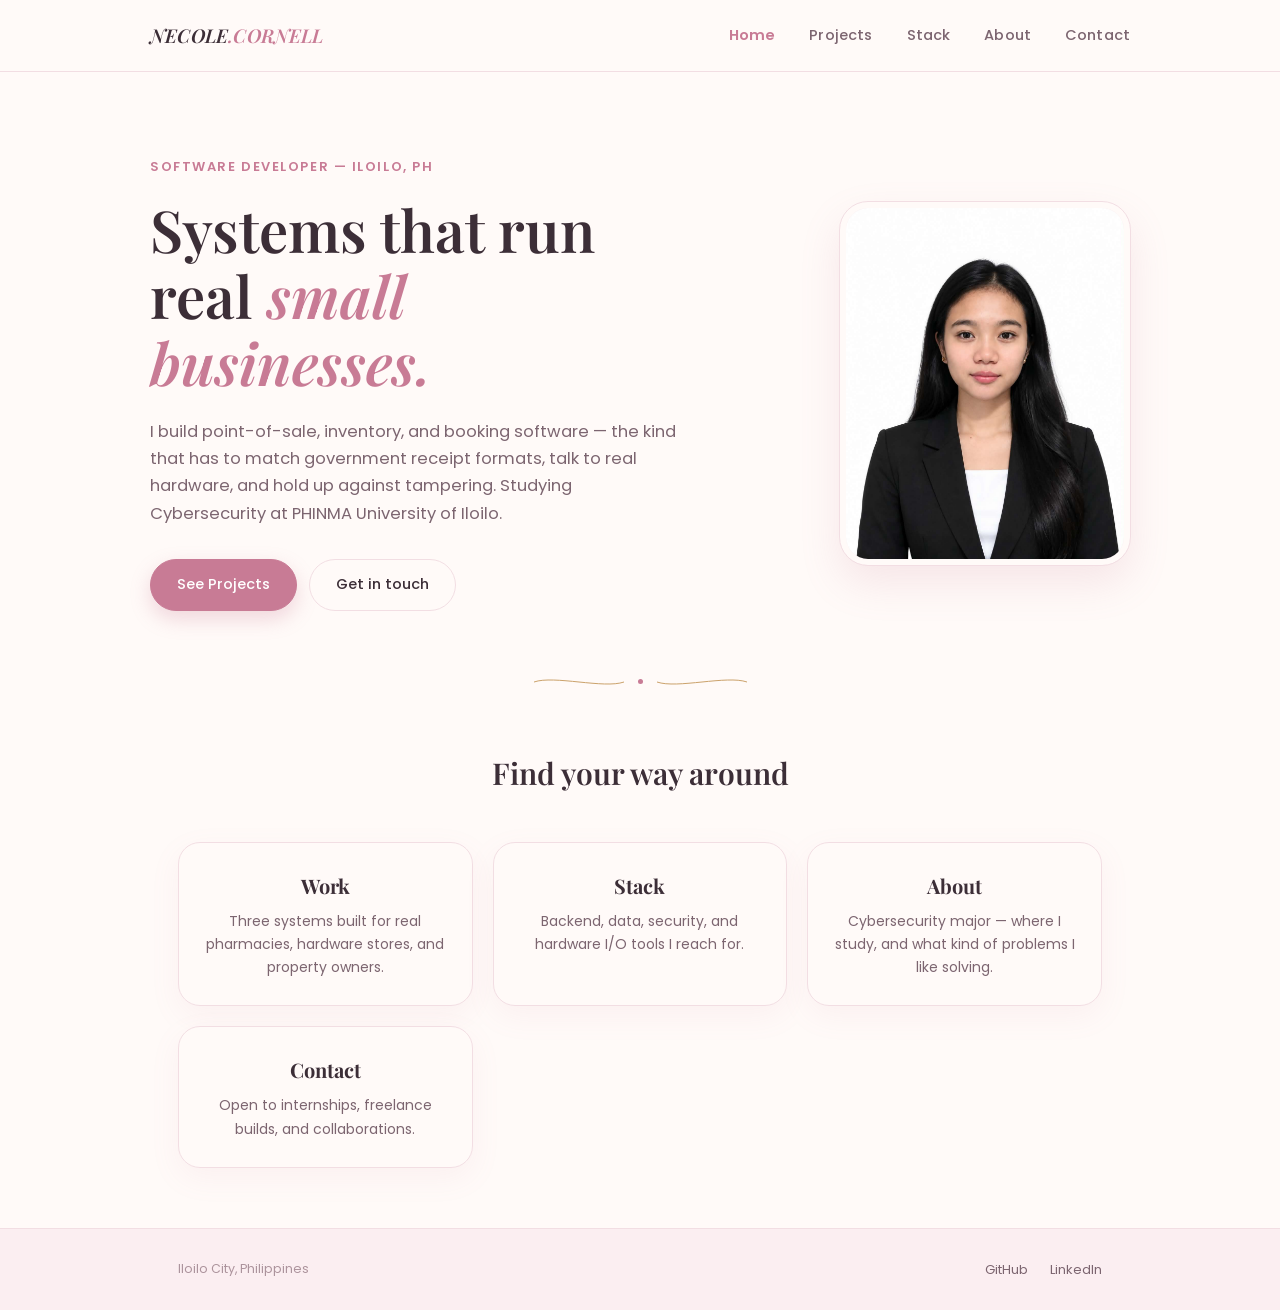
==== index.html @ d3a49c96 "Add files via upload" ====
<!DOCTYPE html>
<html lang="en">
<head>
<meta charset="UTF-8">
<meta name="viewport" content="width=device-width, initial-scale=1.0">
<title>Necole — Software Developer</title>
<link rel="preconnect" href="https://fonts.googleapis.com">
<link href="https://fonts.googleapis.com/css2?family=Playfair+Display:ital,wght@0,500;0,600;1,500;1,600&family=Poppins:wght@400;500;600&family=IBM+Plex+Mono:wght@400;500&display=swap" rel="stylesheet">
<link rel="stylesheet" href="styles.css">
</head>
<body>

<nav>
  <div class="wrap nav-row">
    <a class="logo" href="index.html">NECOLE<span>.CORNELL</span></a>
    <ul class="nav-links" id="navLinks">
      <li><a href="index.html" class="active">Home</a></li>
      <li><a href="projects.html">Projects</a></li>
      <li><a href="stack.html">Stack</a></li>
      <li><a href="about.html">About</a></li>
      <li><a href="contact.html">Contact</a></li>
    </ul>
    <button class="nav-toggle" id="navToggle" aria-label="Toggle menu" aria-expanded="false">☰</button>
  </div>
</nav>

<main>
  <div class="wrap hero">
    <div class="hero-inner">
      <div class="hero-text">
        <p class="hero-tag">SOFTWARE DEVELOPER — ILOILO, PH</p>
        <h1 class="hero-title">Systems that run real <span class="accent">small businesses.</span></h1>
        <p class="hero-desc">I build point-of-sale, inventory, and booking software — the kind that has to match government receipt formats, talk to real hardware, and hold up against tampering. Studying Cybersecurity at PHINMA University of Iloilo.</p>
        <div class="hero-links">
          <a class="btn primary" href="projects.html">See Projects</a>
          <a class="btn ghost" href="contact.html">Get in touch</a>
        </div>
      </div>
      <div class="hero-photo">
        <img src="assets/profile.jpg" alt="Portrait of Elijah"
             onerror="this.style.display='none'; this.nextElementSibling.style.display='flex';">
        <div class="photo-placeholder">
          <svg width="40" height="40" viewBox="0 0 24 24" fill="none" stroke="currentColor" stroke-width="1.5"><circle cx="12" cy="8" r="4"/><path d="M4 20c0-4 3.5-6 8-6s8 2 8 6"/></svg>
          <span>ADD YOUR PHOTO</span>
          <span class="path-hint">assets/profile.jpg</span>
        </div>
      </div>
    </div>
  </div>

    <div class="flourish" aria-hidden="true">
    <svg viewBox="0 0 90 14" fill="none" xmlns="http://www.w3.org/2000/svg"><path d="M0 7 C20 0, 70 14, 90 7" stroke="currentColor" stroke-width="1"/></svg>
    <span class="dot"></span>
    <svg viewBox="0 0 90 14" fill="none" xmlns="http://www.w3.org/2000/svg"><path d="M0 7 C20 14, 70 0, 90 7" stroke="currentColor" stroke-width="1"/></svg>
  </div>

<section>
    <div class="wrap">
      <div class="sec-head reveal">
        <h2 class="sec-title">Find your way around</h2>
      </div>
      <div class="jump-grid reveal">
        <a class="jump-card panel" href="projects.html">
          <h3>Work</h3>
          <p>Three systems built for real pharmacies, hardware stores, and property owners.</p>
        </a>
        <a class="jump-card panel" href="stack.html">
          <h3>Stack</h3>
          <p>Backend, data, security, and hardware I/O tools I reach for.</p>
        </a>
        <a class="jump-card panel" href="about.html">
          <h3>About</h3>
          <p>Cybersecurity major — where I study, and what kind of problems I like solving.</p>
        </a>
        <a class="jump-card panel" href="contact.html">
          <h3>Contact</h3>
          <p>Open to internships, freelance builds, and collaborations.</p>
        </a>
      </div>
    </div>
  </section>
</main>

<footer class="site-footer">
  <div class="wrap">
    <p>Iloilo City, Philippines</p>
    <div class="foot-links">
      <a href="https://github.com/yourhandle" target="_blank" rel="noopener">GitHub</a>
      <a href="https://linkedin.com/in/yourhandle" target="_blank" rel="noopener">LinkedIn</a>
    </div>
  </div>
</footer>

<script src="script.js"></script>
</body>
</html>
---- styles.css ----
:root{
  --paper: #FFFAF8;
  --paper-2: #FBEEF1;
  --ink: #3C2E37;
  --ink-soft: #7C6570;
  --ink-faint: #AC939C;
  --line: #F2DEE3;
  --accent: #C87B95;
  --accent-2: #8C7BC0;
  --gold: #CBA26B;
  --display: 'Playfair Display', 'IBM Plex Sans', serif;
  --sans: 'Poppins', -apple-system, sans-serif;
  --mono: 'IBM Plex Mono', ui-monospace, monospace;
}

* { box-sizing: border-box; }
html { scroll-behavior: smooth; }

body{
  margin: 0;
  min-height: 100vh;
  background: var(--paper);
  color: var(--ink);
  font-family: var(--sans);
  line-height: 1.65;
  -webkit-font-smoothing: antialiased;
  display: flex;
  flex-direction: column;
}

a { color: var(--accent); }
a:hover { color: var(--accent-2); }
a:focus-visible, button:focus-visible { outline: 2px solid var(--accent); outline-offset: 3px; }

.wrap{ max-width: 980px; margin: 0 auto; padding: 0 28px; width: 100%; }

main{ flex: 1; }

/* NAV */
nav{
  position: sticky;
  top: 0;
  z-index: 50;
  background: rgba(255, 250, 248, 0.92);
  backdrop-filter: blur(8px);
  border-bottom: 1px solid var(--line);
}
.nav-row{
  display: flex;
  align-items: center;
  justify-content: space-between;
  padding: 20px 0;
}
.logo{
  font-family: var(--display);
  font-weight: 600;
  font-style: italic;
  font-size: 19px;
  color: var(--ink);
  letter-spacing: 0.01em;
  text-decoration: none;
}
.logo span{ color: var(--accent); }
.nav-links{
  display: flex;
  gap: 34px;
  list-style: none;
  margin: 0;
  padding: 0;
}
.nav-links a{
  color: var(--ink-soft);
  text-decoration: none;
  font-size: 14.5px;
  font-weight: 500;
  letter-spacing: 0.01em;
}
.nav-links a:hover{ color: var(--accent); }
.nav-links a.active{ color: var(--accent); font-weight: 600; }
.nav-toggle{
  display: none;
  background: none;
  border: 1px solid var(--line);
  color: var(--ink);
  width: 40px;
  height: 40px;
  border-radius: 50%;
  cursor: pointer;
  font-size: 18px;
}

@media (max-width: 720px){
  .nav-links{
    position: absolute;
    top: 100%;
    left: 0;
    right: 0;
    background: var(--paper);
    border-bottom: 1px solid var(--line);
    flex-direction: column;
    gap: 0;
    display: none;
  }
  .nav-links.open{ display: flex; }
  .nav-links a{
    padding: 16px 28px;
    border-top: 1px solid var(--line);
    width: 100%;
  }
  .nav-toggle{ display: block; }
}

/* soft rounded panel with a gentle shadow, replaces the plain bordered panel */
.panel{
  background: var(--paper);
  border: 1px solid var(--line);
  border-radius: 22px;
  padding: 34px;
  box-shadow: 0 10px 30px rgba(200, 123, 149, 0.08);
  transition: box-shadow 0.25s ease, transform 0.25s ease;
}
.panel:hover{
  box-shadow: 0 16px 40px rgba(200, 123, 149, 0.14);
  transform: translateY(-2px);
}

/* delicate flourish divider used between sections */
.flourish{
  display: flex;
  align-items: center;
  justify-content: center;
  gap: 14px;
  color: var(--gold);
  margin: 0;
}
.flourish svg{ width: 90px; height: 14px; }
.flourish .dot{
  width: 5px;
  height: 5px;
  border-radius: 50%;
  background: var(--accent);
}

/* scroll reveal */
.reveal{ opacity: 0; transform: translateY(18px); }
@media (prefers-reduced-motion: no-preference){
  .reveal{ transition: opacity 0.65s ease, transform 0.65s ease; }
}
.reveal.in{ opacity: 1; transform: translateY(0); }

/* HERO */
.hero{ padding: 84px 0 64px; }
.hero.compact{ padding: 58px 0 44px; }
.hero-tag{
  font-family: var(--sans);
  font-size: 13px;
  font-weight: 600;
  letter-spacing: 0.12em;
  text-transform: uppercase;
  color: var(--accent);
  margin: 0 0 18px 0;
}
h1.hero-title{
  font-family: var(--display);
  font-weight: 600;
  font-size: clamp(36px, 5.6vw, 58px);
  line-height: 1.15;
  margin: 0 0 22px 0;
  max-width: 16ch;
}
.hero.compact h1.hero-title{ font-size: clamp(28px, 4.4vw, 44px); margin-bottom: 12px; }
.hero-title .accent{ color: var(--accent); font-style: italic; }
.hero-desc{
  font-size: 16.5px;
  color: var(--ink-soft);
  max-width: 52ch;
  margin: 0 0 32px 0;
}
.hero.compact .hero-desc{ margin-bottom: 0; font-size: 15.5px; }
.hero-links{ display: flex; flex-wrap: wrap; gap: 12px; }

@media (prefers-reduced-motion: no-preference){
  .hero-tag, .hero-title, .hero-desc, .hero-links{
    animation: rise 0.6s ease both;
  }
  .hero-title{ animation-delay: 0.06s; }
  .hero-desc{ animation-delay: 0.14s; }
  .hero-links{ animation-delay: 0.22s; }
  @keyframes rise{
    from{ opacity: 0; transform: translateY(12px); }
    to{ opacity: 1; transform: translateY(0); }
  }
}

.hero-inner{
  display: grid;
  grid-template-columns: 1fr;
  gap: 42px;
  align-items: center;
}
@media (min-width: 860px){
  .hero-inner{ grid-template-columns: 1.15fr 0.85fr; }
}

.hero-photo{
  position: relative;
  width: 100%;
  max-width: 290px;
  aspect-ratio: 4 / 5;
  margin: 0 auto;
  overflow: hidden;
  border-radius: 28px;
  border: 6px solid var(--paper);
  outline: 1px solid var(--line);
  background: var(--paper-2);
  box-shadow: 0 18px 40px rgba(200, 123, 149, 0.16);
}
@media (min-width: 860px){
  .hero-photo{ margin: 0 0 0 auto; }
}
.hero-photo img{ width: 100%; height: 100%; object-fit: cover; display: block; }
.photo-placeholder{
  display: none;
  width: 100%;
  height: 100%;
  flex-direction: column;
  align-items: center;
  justify-content: center;
  gap: 10px;
  color: var(--ink-faint);
  font-family: var(--sans);
  font-size: 12px;
  letter-spacing: 0.03em;
  text-align: center;
  padding: 20px;
}
.photo-placeholder svg{ color: var(--accent); opacity: 0.6; }
.photo-placeholder .path-hint{ color: var(--accent); font-size: 11px; font-family: var(--mono); }

@media (prefers-reduced-motion: no-preference){
  .hero-photo{ opacity: 0; animation: fade-in 0.7s ease forwards; animation-delay: 0.32s; }
  @keyframes fade-in{ to{ opacity: 1; } }
}

.btn{
  display: inline-flex;
  align-items: center;
  gap: 8px;
  padding: 13px 26px;
  border-radius: 999px;
  font-weight: 500;
  font-size: 14.5px;
  text-decoration: none;
  border: 1px solid var(--line);
  transition: transform 0.15s ease, background 0.15s ease, border-color 0.15s ease, color 0.15s ease, box-shadow 0.15s ease;
}
.btn:hover{ transform: translateY(-1px); }
.btn:active{ transform: translateY(0); }
.btn.primary{ background: var(--accent); color: #FFF; border-color: var(--accent); box-shadow: 0 8px 20px rgba(200, 123, 149, 0.28); }
.btn.primary:hover{ background: var(--accent-2); border-color: var(--accent-2); box-shadow: 0 8px 20px rgba(140, 123, 192, 0.28); }
.btn.ghost{ color: var(--ink); background: var(--paper); }
.btn.ghost:hover{ border-color: var(--accent); color: var(--accent); }

/* SECTION HEADS */
section{ padding: 60px 0; }
main > section:first-child{ padding-top: 0; }
.sec-head{
  display: flex;
  flex-direction: column;
  align-items: center;
  text-align: center;
  gap: 14px;
  margin-bottom: 44px;
}
.sec-fig{
  font-family: var(--sans);
  font-size: 12px;
  font-weight: 600;
  letter-spacing: 0.14em;
  text-transform: uppercase;
  color: var(--accent);
}
h2.sec-title{ font-family: var(--display); font-size: 30px; font-weight: 600; margin: 0; }

/* WORK */
.project{ margin-bottom: 26px; }
.project:last-child{ margin-bottom: 0; }
.project-top{
  display: flex;
  justify-content: space-between;
  align-items: flex-start;
  gap: 20px;
  flex-wrap: wrap;
  margin-bottom: 8px;
}
.project-name{ font-family: var(--display); font-size: 22px; font-weight: 600; margin: 0; }
.project-status{
  font-family: var(--sans);
  font-size: 11.5px;
  font-weight: 600;
  letter-spacing: 0.02em;
  color: var(--accent);
  background: var(--paper-2);
  padding: 4px 14px;
  border-radius: 999px;
  white-space: nowrap;
  align-self: flex-start;
}
.project-status.amber{ color: var(--accent-2); background: #EFEBFA; }
.project-meta{ font-family: var(--mono); font-size: 12px; color: var(--ink-faint); margin: 0 0 14px 0; }
.project-desc{ color: var(--ink-soft); font-size: 15px; max-width: 60ch; margin: 0 0 16px 0; }
.spec-grid{
  display: grid;
  grid-template-columns: repeat(auto-fit, minmax(240px, 1fr));
  gap: 10px 24px;
  list-style: none;
  margin: 0;
  padding: 18px 0 0 0;
  border-top: 1px dashed var(--line);
}
.spec-grid li{ font-size: 13.5px; color: var(--ink); padding-left: 18px; position: relative; }
.spec-grid li::before{
  content: "♥";
  position: absolute;
  left: 0;
  top: -1px;
  font-size: 11px;
  color: var(--accent);
}

.project-actions{
  display: flex;
  align-items: center;
  gap: 12px;
  margin-top: 20px;
}

.view-shots,
.github-btn{
  display: inline-flex;
  align-items: center;
  gap: 6px;
  padding: 10px 20px;
  background: var(--paper-2);
  border: 1px solid var(--line);
  border-radius: 999px;
  font-family: var(--sans);
  font-size: 13.5px;
  font-weight: 500;
  color: var(--ink);
  text-decoration: none;
  cursor: pointer;
  transition: background 0.15s ease, color 0.15s ease,
              transform 0.15s ease, border-color 0.15s ease;
}
.view-shots:hover,
.github-btn:hover{
  background: var(--accent);
  color: #FFF;
  border-color: var(--accent);
  transform: translateY(-1px);
}
.view-shots:focus-visible,
.github-btn:focus-visible{ outline: 2px solid var(--accent); outline-offset: 2px; }

/* STACK */
.stack-grid{
  display: grid;
  grid-template-columns: repeat(auto-fit, minmax(220px, 1fr));
  gap: 16px;
}
.stack-cell{
  background: var(--paper);
  border: 1px solid var(--line);
  border-radius: 18px;
  padding: 24px;
  transition: box-shadow 0.2s ease, transform 0.2s ease;
}
.stack-cell:hover{ box-shadow: 0 12px 30px rgba(200, 123, 149, 0.12); transform: translateY(-2px); }
.stack-cell h3{
  font-family: var(--sans);
  font-size: 11.5px;
  font-weight: 600;
  letter-spacing: 0.08em;
  text-transform: uppercase;
  color: var(--accent);
  margin: 0 0 10px 0;
}
.stack-cell p{ margin: 0; font-size: 14.5px; color: var(--ink-soft); }

/* ABOUT */
.about-grid{ display: grid; grid-template-columns: 1fr 1fr; gap: 44px; }
.about-text p{ color: var(--ink-soft); font-size: 15.5px; max-width: 52ch; }
.about-facts{
  font-family: var(--sans);
  font-size: 13.5px;
  display: grid;
  gap: 14px;
  align-content: start;
  background: var(--paper-2);
  border-radius: 18px;
  padding: 24px;
}
.about-facts div{ display: flex; justify-content: space-between; border-bottom: 1px solid var(--line); padding-bottom: 10px; }
.about-facts div:last-child{ border-bottom: none; padding-bottom: 0; }
.about-facts span:first-child{ color: var(--ink-faint); }
.about-facts span:last-child{ font-weight: 500; color: var(--ink); }
@media (max-width: 720px){ .about-grid{ grid-template-columns: 1fr; } }

/* HOME quick-link cards */
.jump-grid{
  display: grid;
  grid-template-columns: repeat(auto-fit, minmax(220px, 1fr));
  gap: 20px;
}
.jump-card{
  display: block;
  text-decoration: none;
  color: var(--ink);
  padding: 26px;
  text-align: center;
}
.jump-card .jump-fig{
  font-family: var(--sans);
  font-size: 11px;
  font-weight: 600;
  letter-spacing: 0.1em;
  color: var(--gold);
  margin-bottom: 10px;
  display: block;
}
.jump-card h3{ font-family: var(--display); font-size: 20px; margin: 0 0 8px 0; color: var(--ink); }
.jump-card p{ font-size: 14px; color: var(--ink-soft); margin: 0; }
.jump-card:hover h3{ color: var(--accent); }

/* SITE FOOTER */
.site-footer{
  border-top: 1px solid var(--line);
  padding: 30px 0;
  margin-top: auto;
  background: var(--paper-2);
}
.site-footer .wrap{
  display: flex;
  justify-content: space-between;
  align-items: center;
  flex-wrap: wrap;
  gap: 12px;
}
.site-footer p{ font-family: var(--sans); font-size: 12.5px; color: var(--ink-faint); margin: 0; }
.site-footer .foot-links{ display: flex; gap: 22px; }
.site-footer a{ font-size: 13px; color: var(--ink-soft); text-decoration: none; }
.site-footer a:hover{ color: var(--accent); }

/* CONTACT FORM */
.contact-form{
  display: flex;
  flex-direction: column;
  gap: 18px;
  max-width: 720px;
  margin: 0 auto;
}
.form-row{
  display: grid;
  grid-template-columns: 1fr 1fr;
  gap: 18px;
}
@media (max-width: 640px){
  .form-row{ grid-template-columns: 1fr; }
}
.field{ display: flex; flex-direction: column; gap: 8px; }
.field-full{ width: 100%; }
.field label{
  font-family: var(--sans);
  font-size: 13px;
  font-weight: 500;
  color: var(--ink);
}
.field label .req{ color: var(--accent); margin-left: 2px; }
.field label .opt{ color: var(--ink-faint); font-weight: 400; }
.field input,
.field textarea{
  font-family: var(--sans);
  font-size: 14.5px;
  color: var(--ink);
  background: var(--paper);
  border: 1px solid var(--line);
  border-radius: 12px;
  padding: 12px 16px;
  resize: vertical;
  transition: border-color 0.15s ease, box-shadow 0.15s ease;
}
.field input::placeholder,
.field textarea::placeholder{ color: var(--ink-faint); }
.field input:focus,
.field textarea:focus{
  outline: none;
  border-color: var(--accent);
  box-shadow: 0 0 0 3px rgba(200, 123, 149, 0.14);
}
.form-footer{
  display: flex;
  align-items: center;
  gap: 18px;
  flex-wrap: wrap;
}
.form-footer .btn{ border: none; cursor: pointer; }
.form-footer .btn:disabled{ opacity: 0.6; cursor: not-allowed; transform: none; }
.form-status{
  font-family: var(--sans);
  font-size: 13.5px;
  margin: 0;
}
.form-status.success{ color: #4C8C6B; }
.form-status.error{ color: var(--accent); }

/* CONTACT PAGE big CTA */
.contact-cta{ text-align: center; padding: 20px 0 8px; }
.contact-cta h2{ font-family: var(--display); font-size: clamp(28px, 4.6vw, 40px); font-weight: 600; margin: 0 0 16px 0; }
.contact-cta p{ color: var(--ink-soft); max-width: 46ch; margin: 0 auto 30px auto; }
.contact-cta .hero-links{ justify-content: center; }

/* LIGHTBOX */
.lightbox{
  position: fixed;
  inset: 0;
  z-index: 100;
  display: none;
  align-items: center;
  justify-content: center;
  padding: 24px;
}
.lightbox.open{ display: flex; }
.lightbox-backdrop{
  position: absolute;
  inset: 0;
  background: rgba(60, 46, 55, 0.55);
}
@media (prefers-reduced-motion: no-preference){
  .lightbox.open .lightbox-backdrop{ animation: fade-in 0.2s ease both; }
  .lightbox.open .lightbox-body{ animation: pop-in 0.22s ease both; }
  @keyframes pop-in{
    from{ opacity: 0; transform: translateY(8px) scale(0.98); }
    to{ opacity: 1; transform: translateY(0) scale(1); }
  }
}
.lightbox-body{
  position: relative;
  z-index: 1;
  background: var(--paper);
  border-radius: 24px;
  max-width: 720px;
  width: 100%;
  padding: 24px 24px 18px;
  box-shadow: 0 24px 60px rgba(60, 46, 55, 0.22);
}
.lightbox-close{
  position: absolute;
  top: 16px;
  right: 16px;
  width: 34px;
  height: 34px;
  border-radius: 50%;
  border: 1px solid var(--line);
  background: var(--paper);
  color: var(--ink-soft);
  font-size: 14px;
  cursor: pointer;
}
.lightbox-close:hover{ color: #FFF; background: var(--accent); border-color: var(--accent); }
.lightbox-title{
  font-family: var(--display);
  font-weight: 600;
  font-size: 18px;
  margin: 0 40px 16px 0;
  color: var(--ink);
}
.lightbox-frame{
  position: relative;
  width: 100%;
  aspect-ratio: 16 / 10;
  background: var(--paper-2);
  border-radius: 16px;
  overflow: hidden;
  display: flex;
  align-items: center;
  justify-content: center;
}
.lightbox-frame img{
  width: 100%;
  height: 100%;
  object-fit: contain;
  background: var(--paper-2);
}
.lightbox-empty{
  display: none;
  flex-direction: column;
  align-items: center;
  gap: 8px;
  color: var(--ink-faint);
  font-family: var(--sans);
  font-size: 12.5px;
  text-align: center;
  padding: 20px;
}
.lightbox-empty .path-hint{ color: var(--accent); font-size: 11.5px; font-family: var(--mono); }
.lightbox-nav{
  position: absolute;
  top: 50%;
  transform: translateY(-50%);
  width: 38px;
  height: 38px;
  border-radius: 50%;
  border: 1px solid var(--line);
  background: rgba(255,255,255,0.92);
  color: var(--ink);
  font-size: 20px;
  line-height: 1;
  cursor: pointer;
  display: flex;
  align-items: center;
  justify-content: center;
}
.lightbox-nav:hover{ background: var(--accent); color: #FFF; border-color: var(--accent); }
.lightbox-nav.prev{ left: 12px; }
.lightbox-nav.next{ right: 12px; }
.lightbox-count{
  text-align: center;
  font-family: var(--mono);
  font-size: 12px;
  color: var(--ink-faint);
  margin: 14px 0 0 0;
  
}
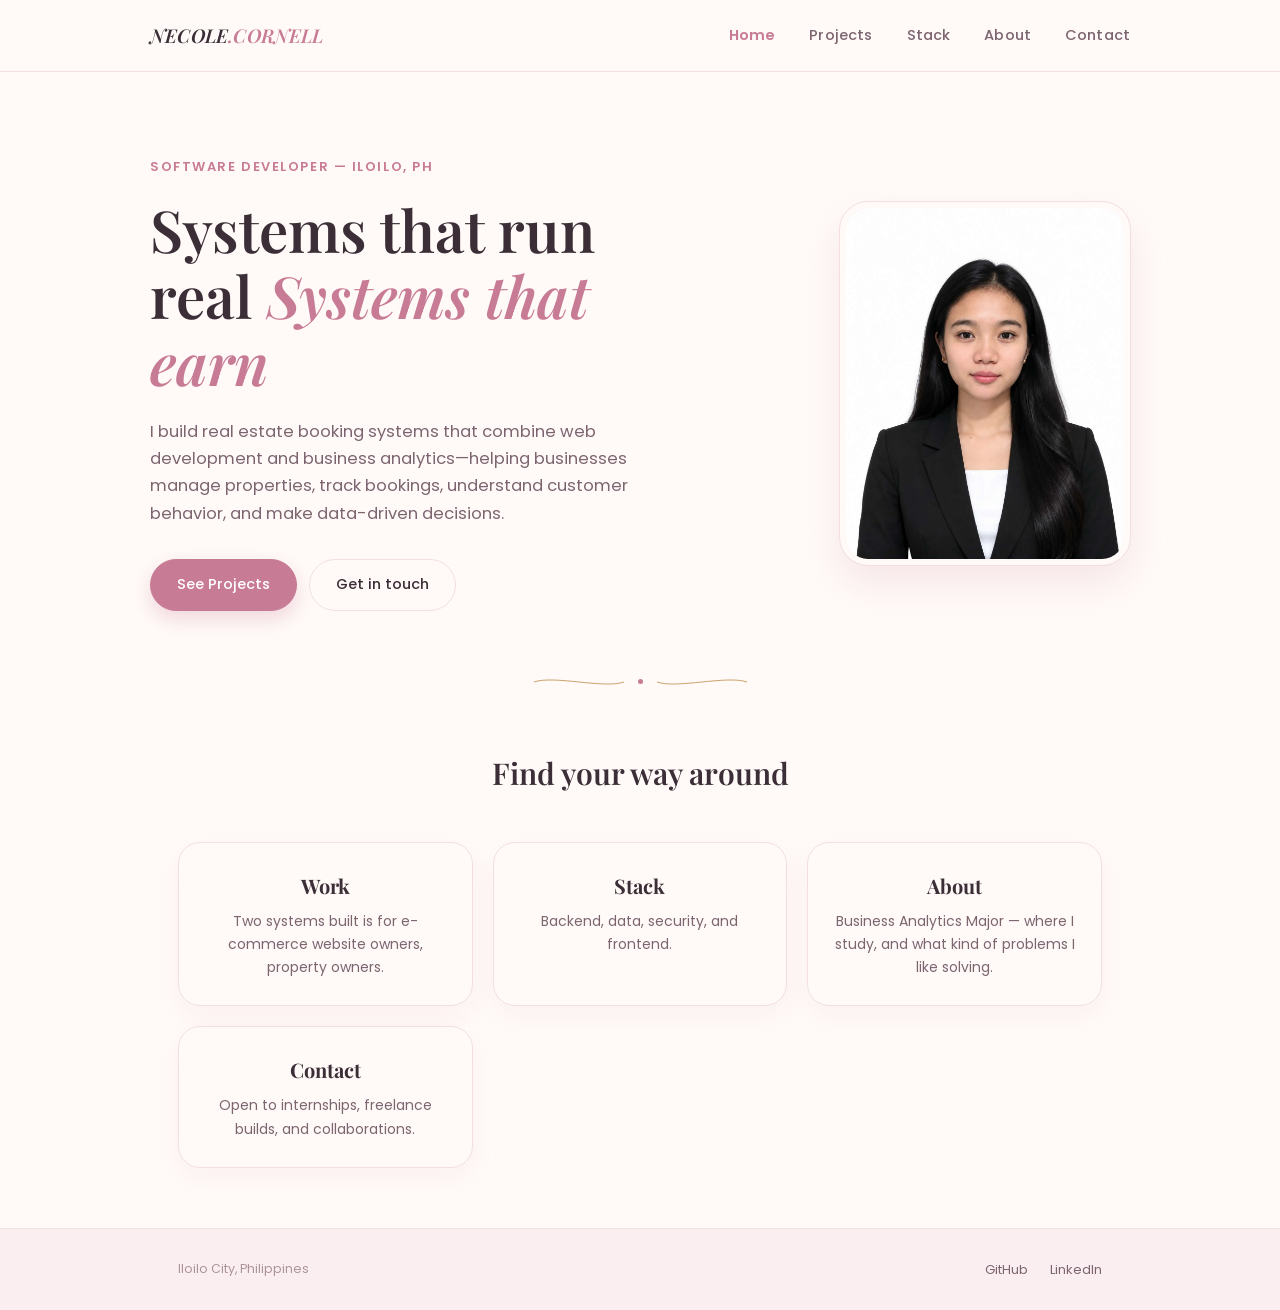
==== commit bf4f97f8: "Add files via upload" ====
--- a/index.html
+++ b/index.html
@@ -29,8 +29,8 @@
     <div class="hero-inner">
       <div class="hero-text">
         <p class="hero-tag">SOFTWARE DEVELOPER — ILOILO, PH</p>
-        <h1 class="hero-title">Systems that run real <span class="accent">small businesses.</span></h1>
-        <p class="hero-desc">I build point-of-sale, inventory, and booking software — the kind that has to match government receipt formats, talk to real hardware, and hold up against tampering. Studying Cybersecurity at PHINMA University of Iloilo.</p>
+        <h1 class="hero-title">Systems that run real <span class="accent">Systems that earn</span></h1>
+        <p class="hero-desc">I build real estate booking systems that combine web development and business analytics—helping businesses manage properties, track bookings, understand customer behavior, and make data-driven decisions.</p>
         <div class="hero-links">
           <a class="btn primary" href="projects.html">See Projects</a>
           <a class="btn ghost" href="contact.html">Get in touch</a>
@@ -62,15 +62,15 @@
       <div class="jump-grid reveal">
         <a class="jump-card panel" href="projects.html">
           <h3>Work</h3>
-          <p>Three systems built for real pharmacies, hardware stores, and property owners.</p>
+          <p>Two systems built is for e-commerce website owners, property owners.</p>
         </a>
         <a class="jump-card panel" href="stack.html">
           <h3>Stack</h3>
-          <p>Backend, data, security, and hardware I/O tools I reach for.</p>
+          <p>Backend, data, security, and frontend.</p>
         </a>
         <a class="jump-card panel" href="about.html">
           <h3>About</h3>
-          <p>Cybersecurity major — where I study, and what kind of problems I like solving.</p>
+          <p>Business Analytics Major — where I study, and what kind of problems I like solving.</p>
         </a>
         <a class="jump-card panel" href="contact.html">
           <h3>Contact</h3>
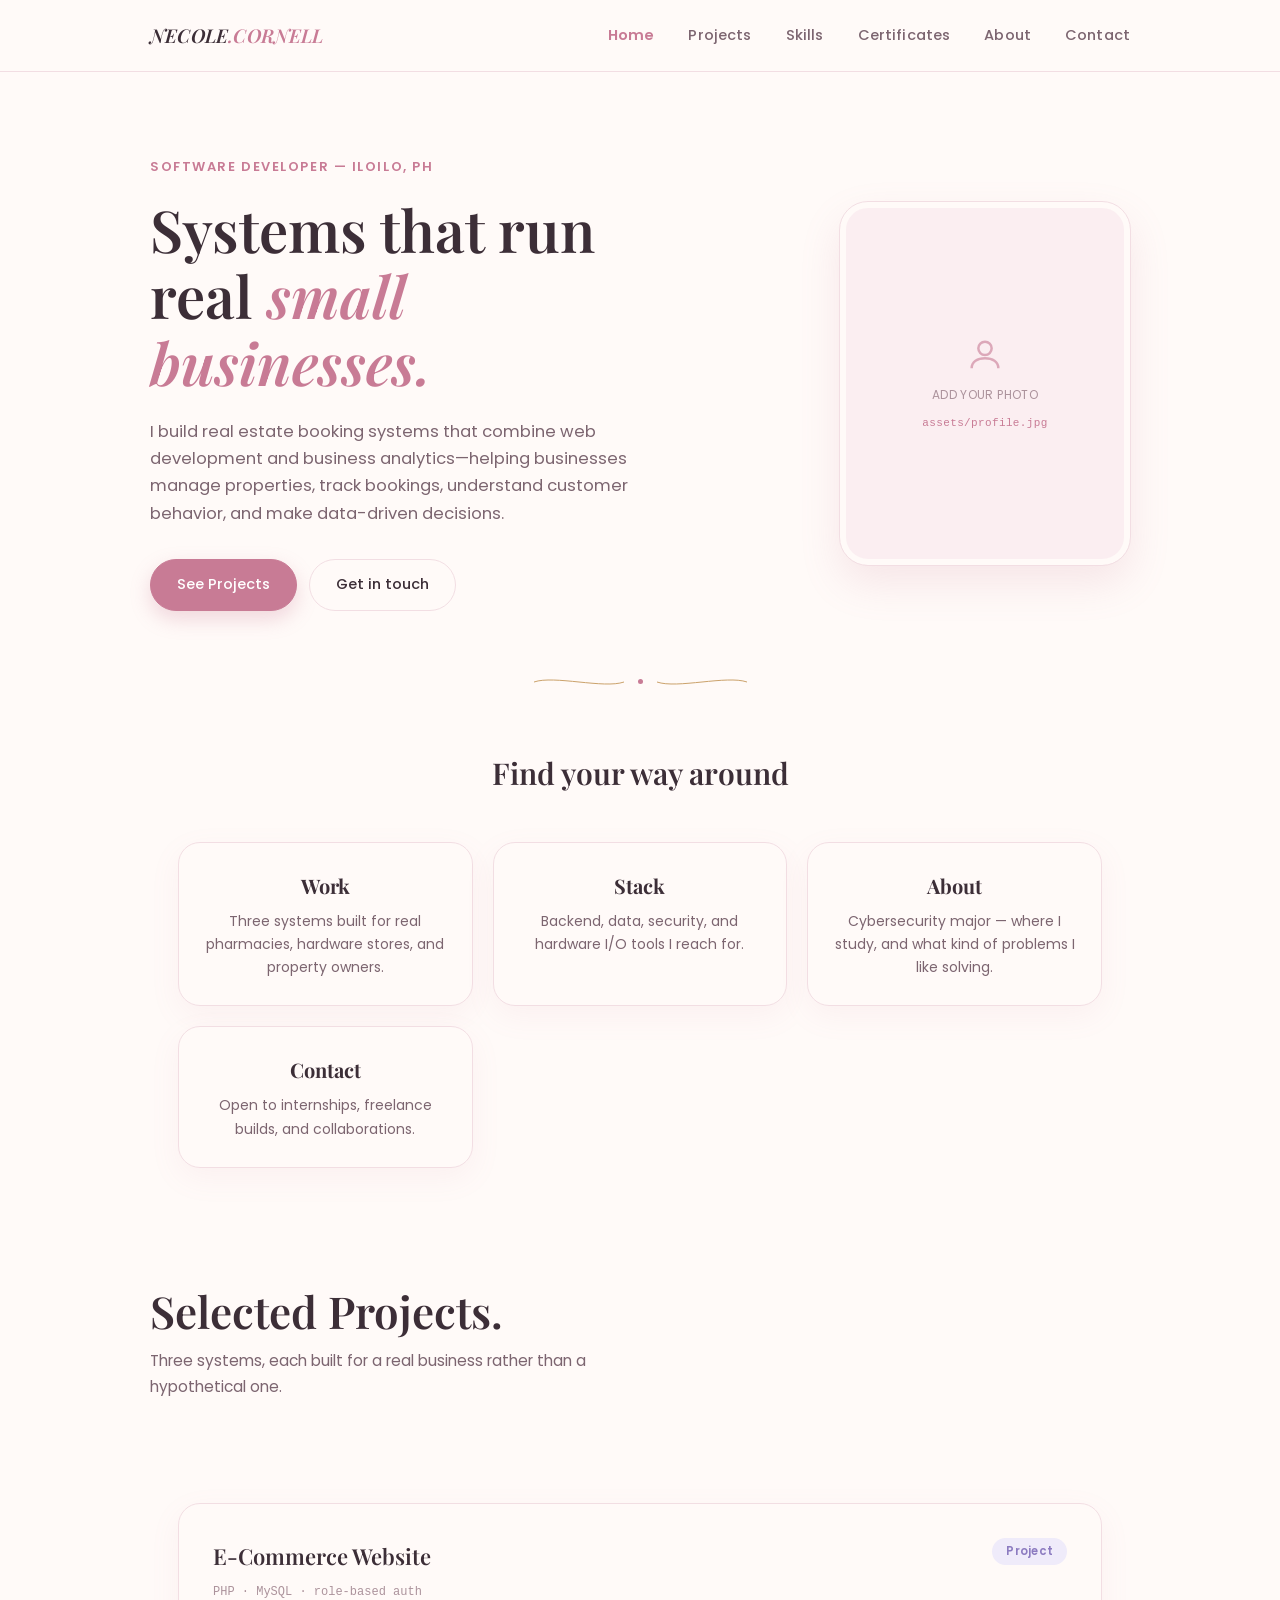
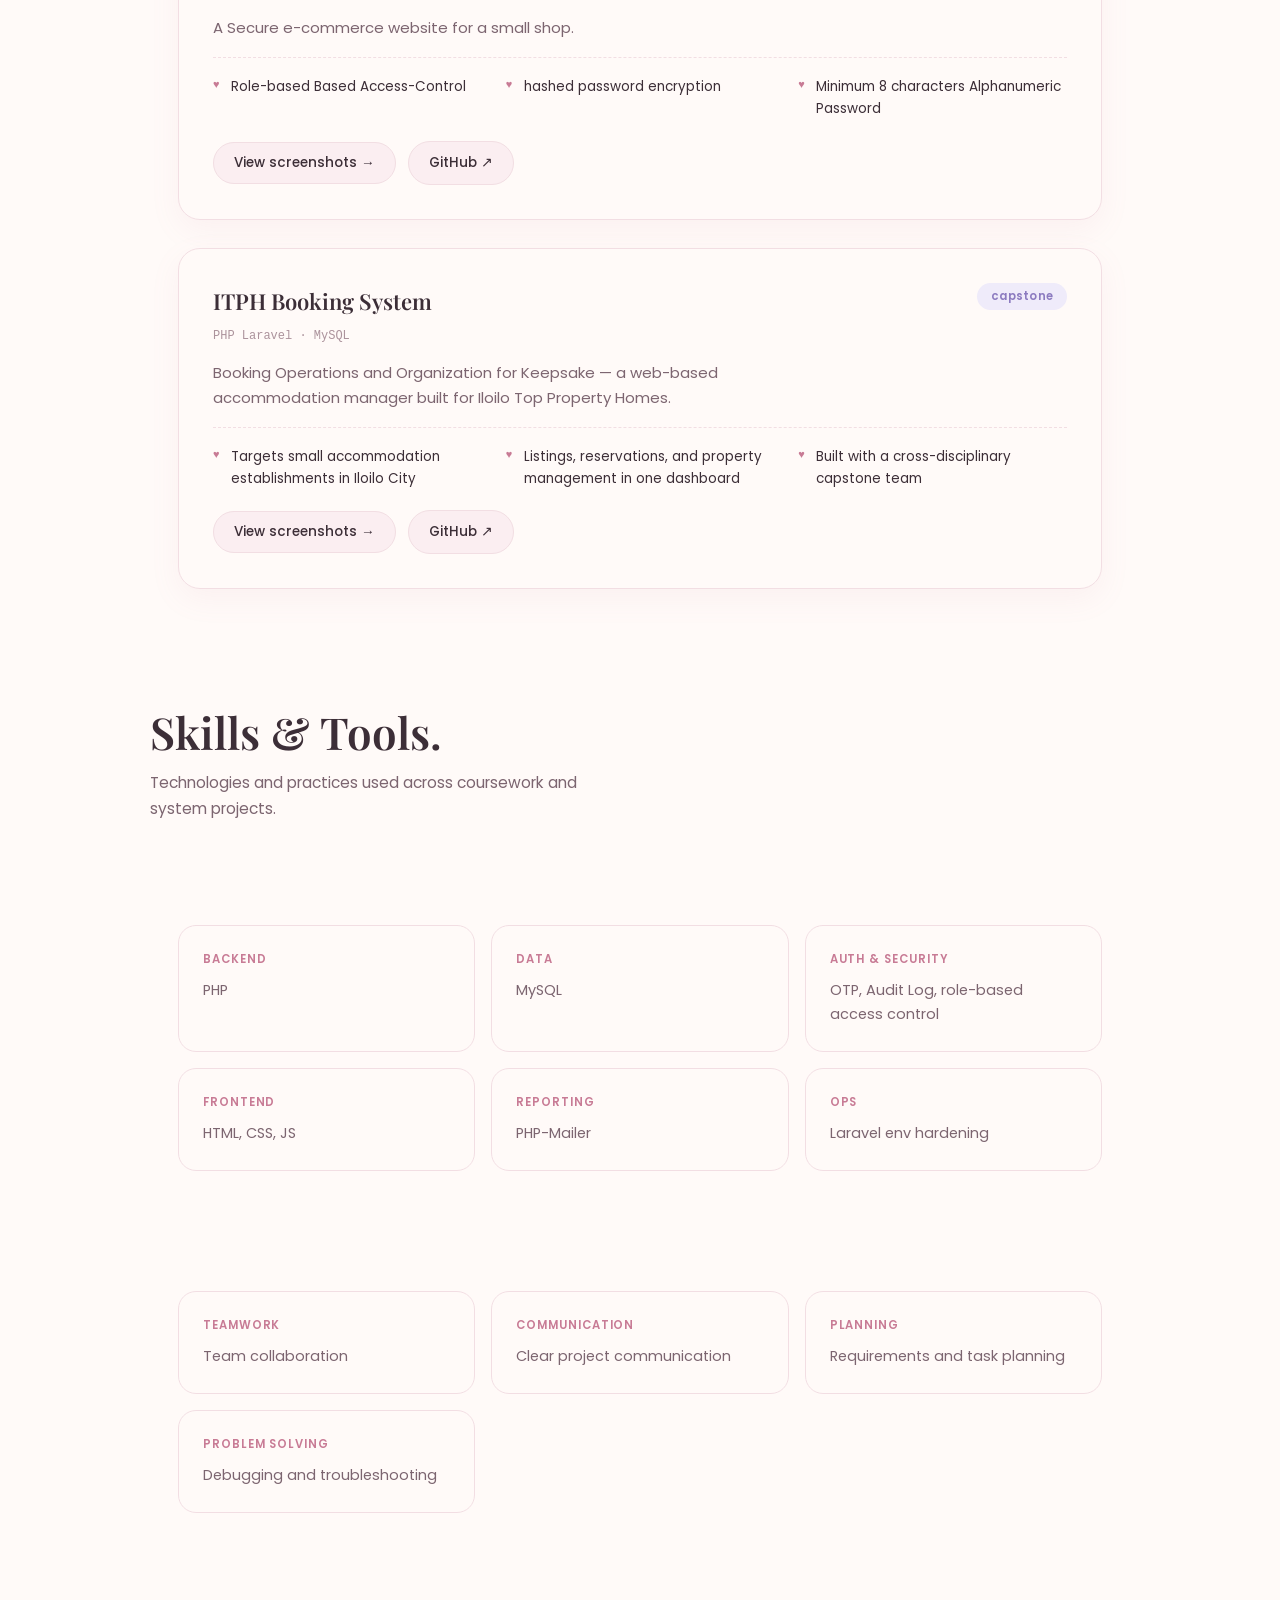
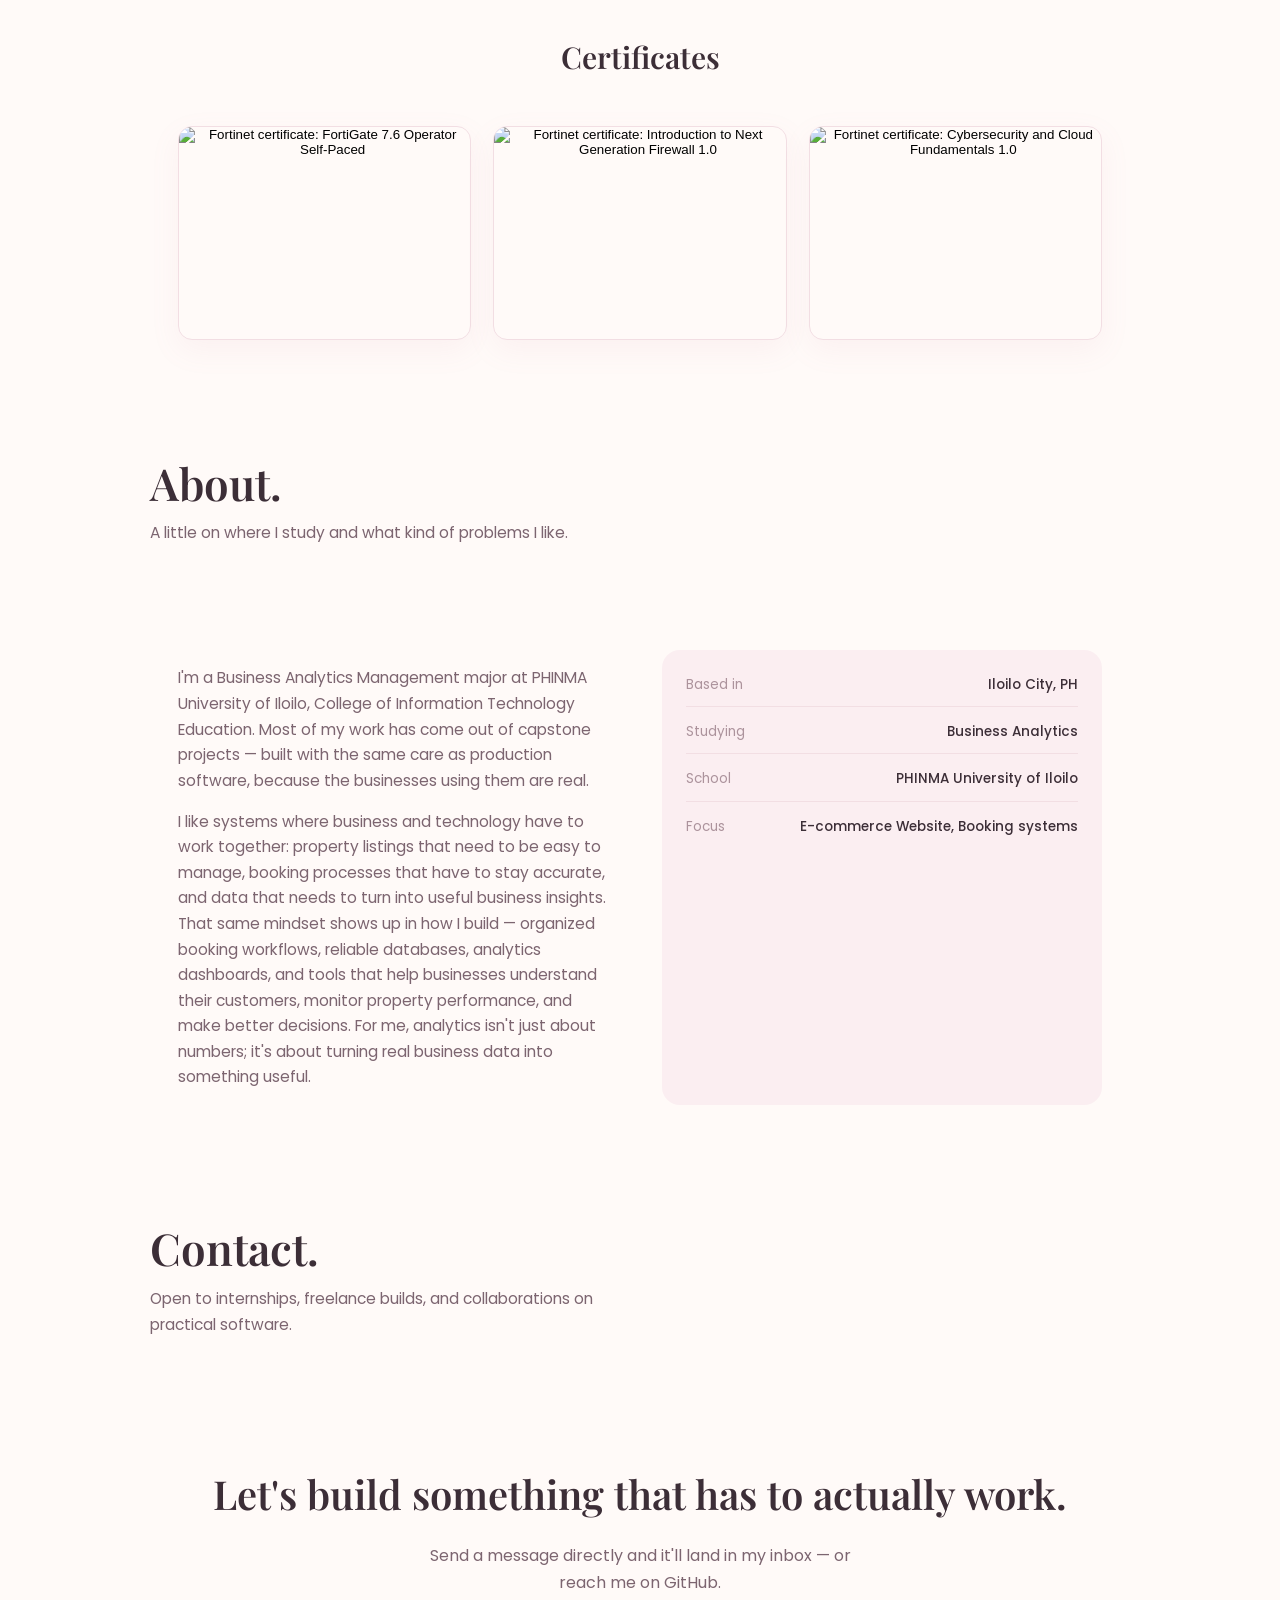
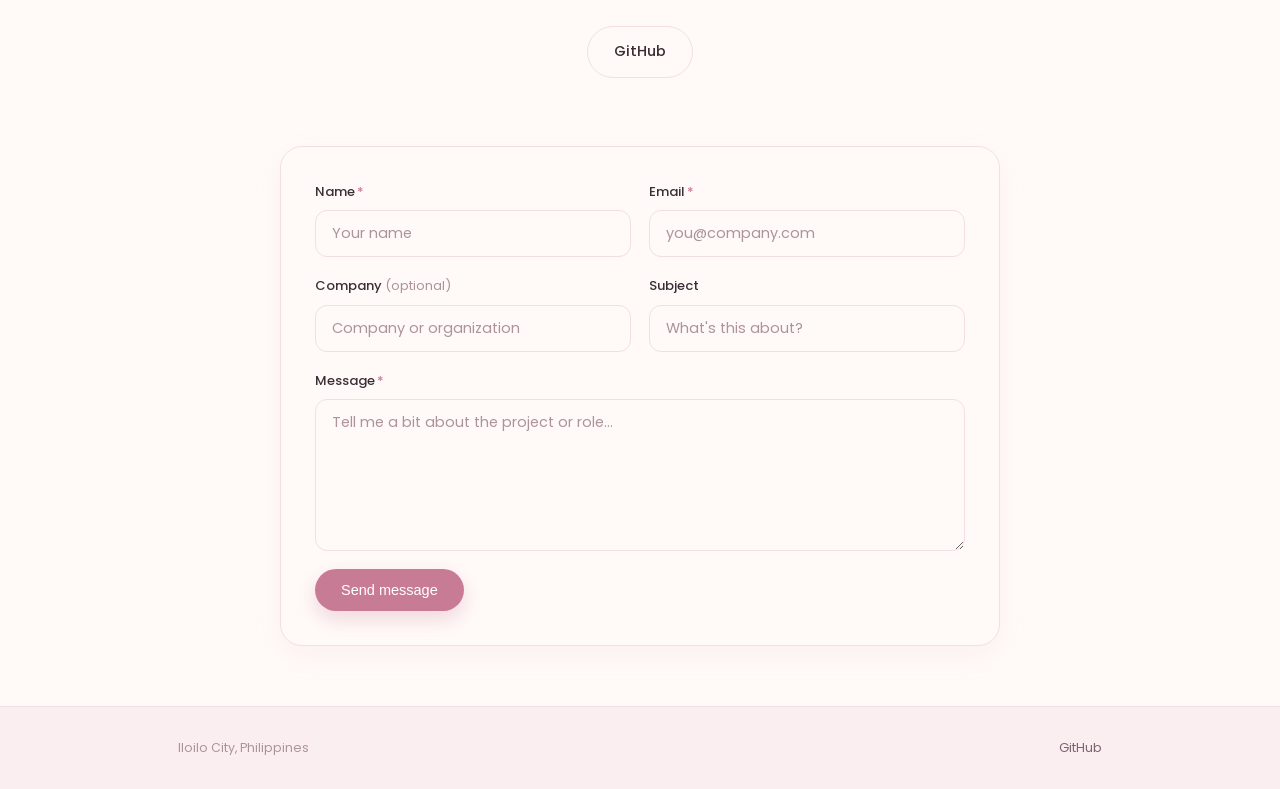
==== commit b84a2999: "Add files via upload" ====
--- a/index.html
+++ b/index.html
@@ -3,37 +3,36 @@
 <head>
 <meta charset="UTF-8">
 <meta name="viewport" content="width=device-width, initial-scale=1.0">
-<title>Necole — Software Developer</title>
+<title>Necole Cornell | IT Portfolio</title>
 <link rel="preconnect" href="https://fonts.googleapis.com">
 <link href="https://fonts.googleapis.com/css2?family=Playfair+Display:ital,wght@0,500;0,600;1,500;1,600&family=Poppins:wght@400;500;600&family=IBM+Plex+Mono:wght@400;500&display=swap" rel="stylesheet">
 <link rel="stylesheet" href="styles.css">
 </head>
 <body>
-
 <nav>
   <div class="wrap nav-row">
-    <a class="logo" href="index.html">NECOLE<span>.CORNELL</span></a>
+    <a class="logo" href="#home">NECOLE<span>.CORNELL</span></a>
     <ul class="nav-links" id="navLinks">
-      <li><a href="index.html" class="active">Home</a></li>
-      <li><a href="projects.html">Projects</a></li>
-      <li><a href="stack.html">Stack</a></li>
-      <li><a href="about.html">About</a></li>
-      <li><a href="contact.html">Contact</a></li>
+      <li><a href="#home" class="active">Home</a></li>
+      <li><a href="#projects">Projects</a></li>
+      <li><a href="#skills">Skills</a></li>
+      <li><a href="#certificates">Certificates</a></li>
+      <li><a href="#about">About</a></li>
+      <li><a href="#contact">Contact</a></li>
     </ul>
     <button class="nav-toggle" id="navToggle" aria-label="Toggle menu" aria-expanded="false">☰</button>
   </div>
 </nav>
-
 <main>
-  <div class="wrap hero">
+  <div class="wrap hero" id="home">
     <div class="hero-inner">
       <div class="hero-text">
         <p class="hero-tag">SOFTWARE DEVELOPER — ILOILO, PH</p>
-        <h1 class="hero-title">Systems that run real <span class="accent">Systems that earn</span></h1>
+        <h1 class="hero-title">Systems that run real <span class="accent">small businesses.</span></h1>
         <p class="hero-desc">I build real estate booking systems that combine web development and business analytics—helping businesses manage properties, track bookings, understand customer behavior, and make data-driven decisions.</p>
         <div class="hero-links">
-          <a class="btn primary" href="projects.html">See Projects</a>
-          <a class="btn ghost" href="contact.html">Get in touch</a>
+          <a class="btn primary" href="#projects">See Projects</a>
+          <a class="btn ghost" href="#contact">Get in touch</a>
         </div>
       </div>
       <div class="hero-photo">
@@ -48,49 +47,216 @@
     </div>
   </div>
 
+    <div class="flourish"
     <div class="flourish" aria-hidden="true">
     <svg viewBox="0 0 90 14" fill="none" xmlns="http://www.w3.org/2000/svg"><path d="M0 7 C20 0, 70 14, 90 7" stroke="currentColor" stroke-width="1"/></svg>
     <span class="dot"></span>
     <svg viewBox="0 0 90 14" fill="none" xmlns="http://www.w3.org/2000/svg"><path d="M0 7 C20 14, 70 0, 90 7" stroke="currentColor" stroke-width="1"/></svg>
   </div>
 
+
 <section>
     <div class="wrap">
       <div class="sec-head reveal">
         <h2 class="sec-title">Find your way around</h2>
       </div>
       <div class="jump-grid reveal">
-        <a class="jump-card panel" href="projects.html">
+        <a class="jump-card panel" href="#projects">
           <h3>Work</h3>
-          <p>Two systems built is for e-commerce website owners, property owners.</p>
-        </a>
-        <a class="jump-card panel" href="stack.html">
+          <p>Three systems built for real pharmacies, hardware stores, and property owners.</p>
+        </a>
+        <a class="jump-card panel" href="#skills">
           <h3>Stack</h3>
-          <p>Backend, data, security, and frontend.</p>
-        </a>
-        <a class="jump-card panel" href="about.html">
+          <p>Backend, data, security, and hardware I/O tools I reach for.</p>
+        </a>
+        <a class="jump-card panel" href="#about">
           <h3>About</h3>
-          <p>Business Analytics Major — where I study, and what kind of problems I like solving.</p>
-        </a>
-        <a class="jump-card panel" href="contact.html">
+          <p>Cybersecurity major — where I study, and what kind of problems I like solving.</p>
+        </a>
+        <a class="jump-card panel" href="#contact">
           <h3>Contact</h3>
           <p>Open to internships, freelance builds, and collaborations.</p>
         </a>
       </div>
     </div>
   </section>
+<div class="wrap hero compact"><h1 class="hero-title">Selected Projects.</h1><p class="hero-desc">Three systems, each built for a real business rather than a hypothetical one.</p></div>
+<section>
+    <div class="wrap">
+      <div class="project panel reveal" data-gallery="e-commerce website">
+        <div class="project-top">
+          <h3 class="project-name">E-Commerce Website</h3>
+          <span class="project-status amber">Project</span>
+        </div>
+        <p class="project-meta">PHP · MySQL · role-based auth</p>
+        <p class="project-desc">A Secure e-commerce website for a small shop.</p>
+        <ul class="spec-grid">
+          <li>Role-based Based Access-Control</li>
+          <li>hashed password encryption</li>
+          <li>Minimum 8 characters Alphanumeric Password</li>
+        </ul>
+        <div class="project-actions">
+          <button class="view-shots" type="button">View screenshots →</button>
+          <a class="github-btn"
+            href="https://github.com/yourhandle/hardware-inventory-pos"
+            target="_blank"
+            rel="noopener">
+            GitHub ↗
+          </a>
+        </div>
+      </div>
+
+      <div class="project panel reveal" data-gallery="bo-ok" style="margin-top:28px;">
+        <div class="project-top">
+          <h3 class="project-name">ITPH Booking System</h3>
+          <span class="project-status amber">capstone</span>
+        </div>
+        <p class="project-meta">PHP Laravel · MySQL</p>
+        <p class="project-desc">Booking Operations and Organization for Keepsake — a web-based accommodation manager built for Iloilo Top Property Homes.</p>
+        <ul class="spec-grid">
+          <li>Targets small accommodation establishments in Iloilo City</li>
+          <li>Listings, reservations, and property management in one dashboard</li>
+          <li>Built with a cross-disciplinary capstone team</li>
+        </ul>
+        <div class="project-actions">
+          <button class="view-shots" type="button">View screenshots →</button>
+          <a class="github-btn"
+            href="https://github.com/IloiloTopPropertyHomes/ItphCapstoneProject"
+            target="_blank"
+            rel="noopener">
+            GitHub ↗
+          </a>
+        </div>
+      </div>
+    </div>
+  </section>
+<div class="lightbox" id="lightbox" aria-hidden="true" role="dialog" aria-modal="true" aria-label="Project screenshots">
+  <div class="lightbox-backdrop" id="lightboxBackdrop"></div>
+  <div class="lightbox-body">
+    <button class="lightbox-close" id="lightboxClose" aria-label="Close">✕</button>
+    <p class="lightbox-title" id="lightboxTitle"></p>
+    <div class="lightbox-frame">
+      <button class="lightbox-nav prev" id="lightboxPrev" aria-label="Previous image">‹</button>
+      <img id="lightboxImg" alt="">
+      <div class="lightbox-empty" id="lightboxEmpty">
+        <span>No screenshots added yet.</span>
+        <span class="path-hint" id="lightboxHint"></span>
+      </div>
+      <button class="lightbox-nav next" id="lightboxNext" aria-label="Next image">›</button>
+    </div>
+    <p class="lightbox-count" id="lightboxCount"></p>
+  </div>
+</div>
+<div class="wrap hero compact"><h1 class="hero-title">Skills &amp; Tools.</h1><p class="hero-desc">Technologies and practices used across coursework and system projects.</p></div>
+<section id="skills">
+    <div class="wrap">
+      <div class="stack-grid reveal">
+        <div class="stack-cell"><h3>BACKEND</h3><p>PHP</p></div>
+        <div class="stack-cell"><h3>DATA</h3><p>MySQL</p></div>
+        <div class="stack-cell"><h3>AUTH &amp; SECURITY</h3><p>OTP, Audit Log, role-based access control</p></div>
+        <div class="stack-cell"><h3>FRONTEND</h3><p>HTML, CSS, JS</p></div>
+        <div class="stack-cell"><h3>REPORTING</h3><p>PHP-Mailer</p></div>
+        <div class="stack-cell"><h3>OPS</h3><p>Laravel env hardening</p></div>
+      </div>
+    </div>
+  </section>
+
+  <section aria-label="Professional skills"><div class="wrap"><div class="stack-grid reveal"><div class="stack-cell"><h3>TEAMWORK</h3><p>Team collaboration</p></div><div class="stack-cell"><h3>COMMUNICATION</h3><p>Clear project communication</p></div><div class="stack-cell"><h3>PLANNING</h3><p>Requirements and task planning</p></div><div class="stack-cell"><h3>PROBLEM SOLVING</h3><p>Debugging and troubleshooting</p></div></div></div></section>
+
+<section id="certificates">
+    <div class="wrap">
+      <div class="sec-head reveal">
+        <h2 class="sec-title">Certificates</h2>
+      </div>
+      <div class="cert-grid reveal">
+        <button class="cert-tile" type="button" data-cert="0" aria-label="View certificate: FortiGate 7.6 Operator Self-Paced">
+          <img src="assets/certificates/fortigate-operator.jpg" alt="Fortinet certificate: FortiGate 7.6 Operator Self-Paced" loading="lazy">
+        </button>
+        <button class="cert-tile" type="button" data-cert="1" aria-label="View certificate: Introduction to Next Generation Firewall 1.0">
+          <img src="assets/certificates/intro-ngfw.jpg" alt="Fortinet certificate: Introduction to Next Generation Firewall 1.0" loading="lazy">
+        </button>
+        <button class="cert-tile" type="button" data-cert="2" aria-label="View certificate: Cybersecurity and Cloud Fundamentals 1.0">
+          <img src="assets/certificates/cybersecurity-cloud.jpg" alt="Fortinet certificate: Cybersecurity and Cloud Fundamentals 1.0" loading="lazy">
+        </button>
+      </div>
+    </div>
+  </section>
+
+<div class="wrap hero compact"><h1 class="hero-title">About.</h1><p class="hero-desc">A little on where I study and what kind of problems I like.</p></div>
+<section id="about">
+    <div class="wrap">
+      <div class="about-grid reveal">
+        <div class="about-text">
+          <p>I'm a Business Analytics Management major at PHINMA University of Iloilo, College of Information Technology Education. Most of my work has come out of capstone projects — built with the same care as production software, because the businesses using them are real.</p>
+          <p>I like systems where business and technology have to work together: property listings that need to be easy to manage, booking processes that have to stay accurate, and data that needs to turn into useful business insights. That same mindset shows up in how I build — organized booking workflows, reliable databases, analytics dashboards, and tools that help businesses understand their customers, monitor property performance, and make better decisions. For me, analytics isn't just about numbers; it's about turning real business data into something useful.</p>
+        </div>
+        <div class="about-facts">
+          <div><span>Based in</span><span>Iloilo City, PH</span></div>
+          <div><span>Studying</span><span>Business Analytics</span></div>
+          <div><span>School</span><span>PHINMA University of Iloilo</span></div>
+          <div><span>Focus</span><span>E-commerce Website, Booking systems</span></div>
+        </div>
+      </div>
+    </div>
+  </section>
+<div class="wrap hero compact"><h1 class="hero-title">Contact.</h1><p class="hero-desc">Open to internships, freelance builds, and collaborations on practical software.</p></div>
+<section id="contact">
+    <div class="wrap contact-cta reveal">
+      <h2>Let's build something that has to actually work.</h2>
+      <p>Send a message directly and it'll land in my inbox — or reach me on GitHub.</p>
+      <div class="hero-links">
+        <a class="btn ghost" href="https://github.com/yourhandle" target="_blank" rel="noopener">GitHub</a>
+      </div>
+    </div>
+  </section>
+<section style="padding-top:0;">
+    <div class="wrap">
+      <form class="contact-form panel reveal" id="contactForm" action="https://formspree.io/f/YOUR_FORM_ID" method="POST">
+        <div class="form-row">
+          <div class="field">
+            <label for="cf-name">Name<span class="req">*</span></label>
+            <input type="text" id="cf-name" name="name" placeholder="Your name" required>
+          </div>
+          <div class="field">
+            <label for="cf-email">Email<span class="req">*</span></label>
+            <input type="email" id="cf-email" name="email" placeholder="you@company.com" required>
+          </div>
+        </div>
+        <div class="form-row">
+          <div class="field">
+            <label for="cf-company">Company <span class="opt">(optional)</span></label>
+            <input type="text" id="cf-company" name="company" placeholder="Company or organization">
+          </div>
+          <div class="field">
+            <label for="cf-subject">Subject</label>
+            <input type="text" id="cf-subject" name="subject" placeholder="What's this about?">
+          </div>
+        </div>
+        <div class="field field-full">
+          <label for="cf-message">Message<span class="req">*</span></label>
+          <textarea id="cf-message" name="message" rows="6" placeholder="Tell me a bit about the project or role..." required></textarea>
+        </div>
+
+        <input type="text" name="_gotcha" style="display:none" tabindex="-1" autocomplete="off">
+
+        <div class="form-footer">
+          <button class="btn primary" type="submit" id="cfSubmit">Send message</button>
+          <p class="form-status" id="cfStatus" role="status" aria-live="polite"></p>
+        </div>
+      </form>
+    </div>
+  </section>
 </main>
-
 <footer class="site-footer">
   <div class="wrap">
     <p>Iloilo City, Philippines</p>
     <div class="foot-links">
       <a href="https://github.com/yourhandle" target="_blank" rel="noopener">GitHub</a>
-      <a href="https://linkedin.com/in/yourhandle" target="_blank" rel="noopener">LinkedIn</a>
     </div>
   </div>
 </footer>
-
 <script src="script.js"></script>
+<script src="gallery.js"></script>
+<script src="contact-form.js"></script>
 </body>
 </html>
--- a/styles.css
+++ b/styles.css
@@ -631,4 +631,34 @@
   color: var(--ink-faint);
   margin: 14px 0 0 0;
   
-}+}
+
+/* CERTIFICATES — image-only tiles */
+.cert-grid{
+  display: grid;
+  grid-template-columns: repeat(auto-fit, minmax(260px, 1fr));
+  gap: 22px;
+}
+.cert-tile{
+  display: block;
+  padding: 0;
+  margin: 0;
+  border: 1px solid var(--line);
+  border-radius: 14px;
+  background: var(--paper);
+  overflow: hidden;
+  cursor: zoom-in;
+  box-shadow: 0 10px 30px rgba(200, 123, 149, 0.08);
+  transition: box-shadow 0.25s ease, transform 0.25s ease;
+}
+.cert-tile:hover{
+  box-shadow: 0 16px 40px rgba(200, 123, 149, 0.16);
+  transform: translateY(-2px);
+}
+.cert-tile img{
+  display: block;
+  width: 100%;
+  height: auto;
+  aspect-ratio: 1288 / 936;
+  object-fit: cover;
+}
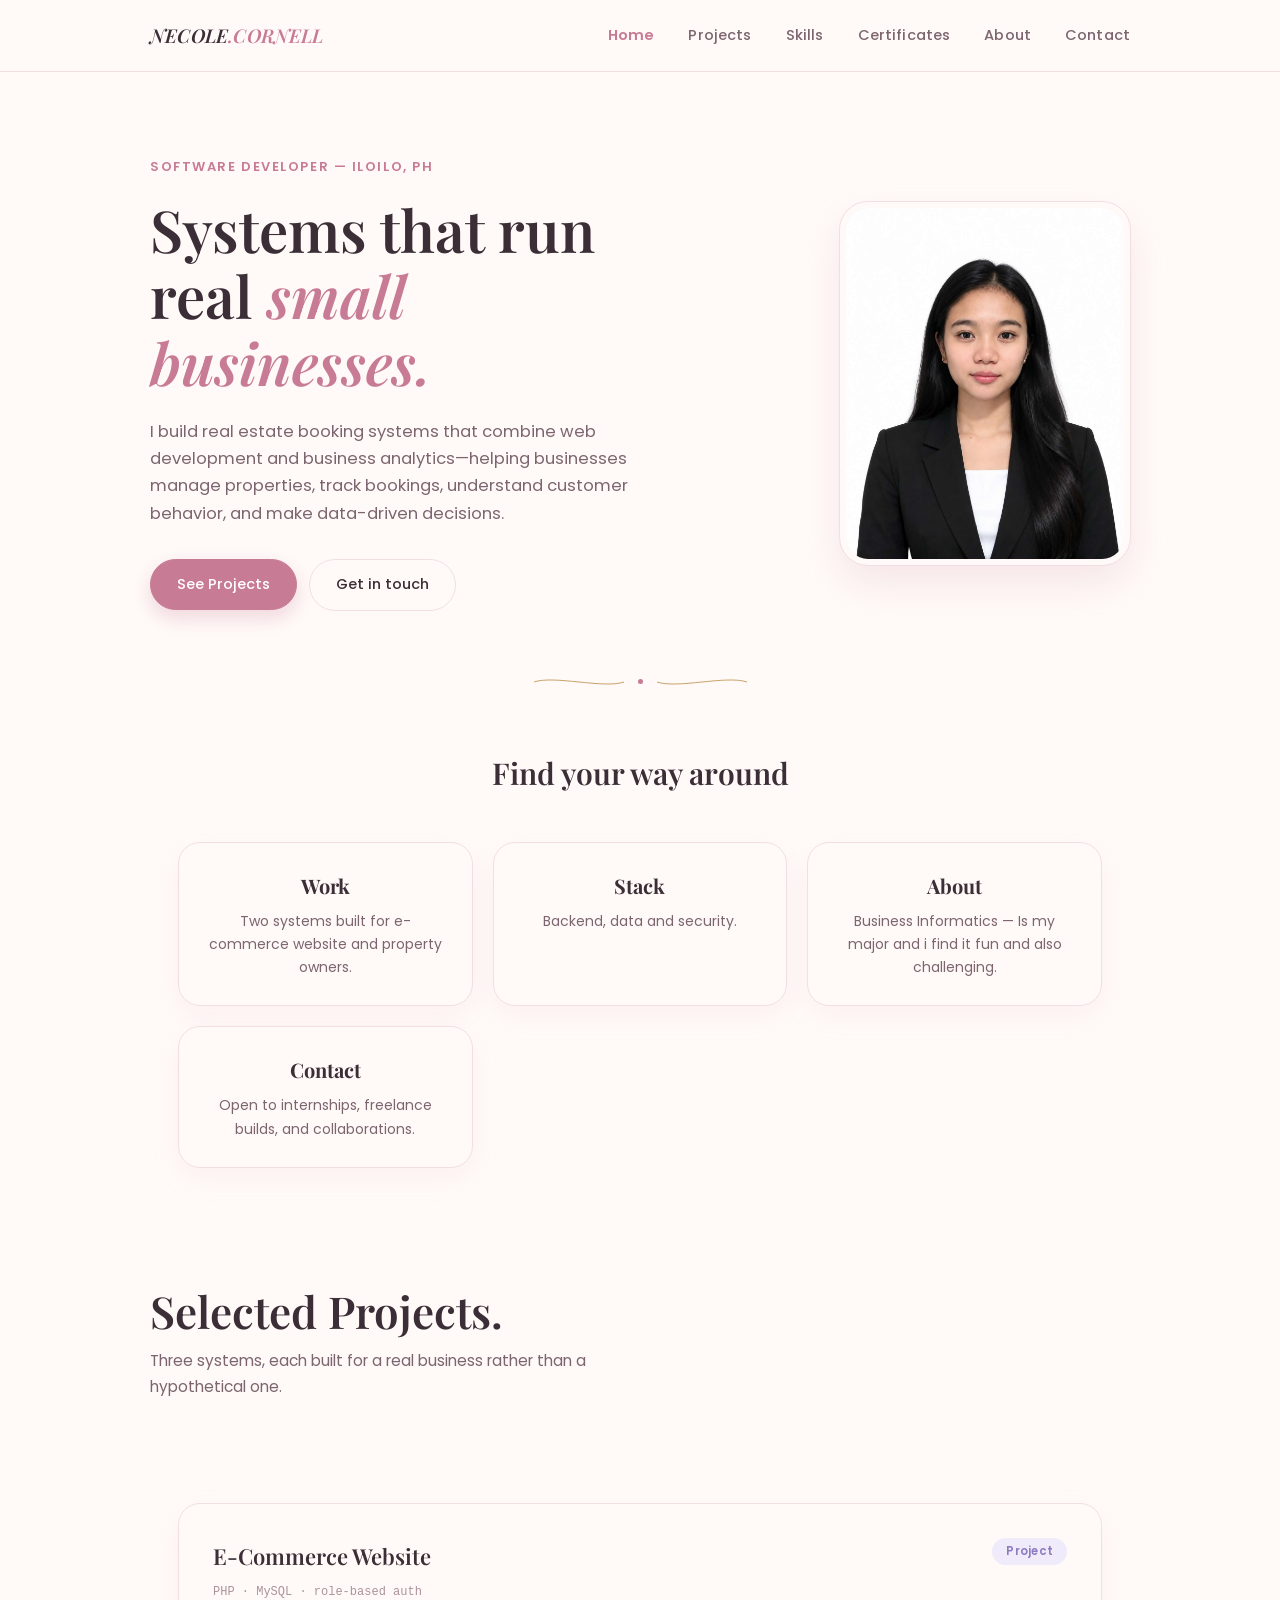
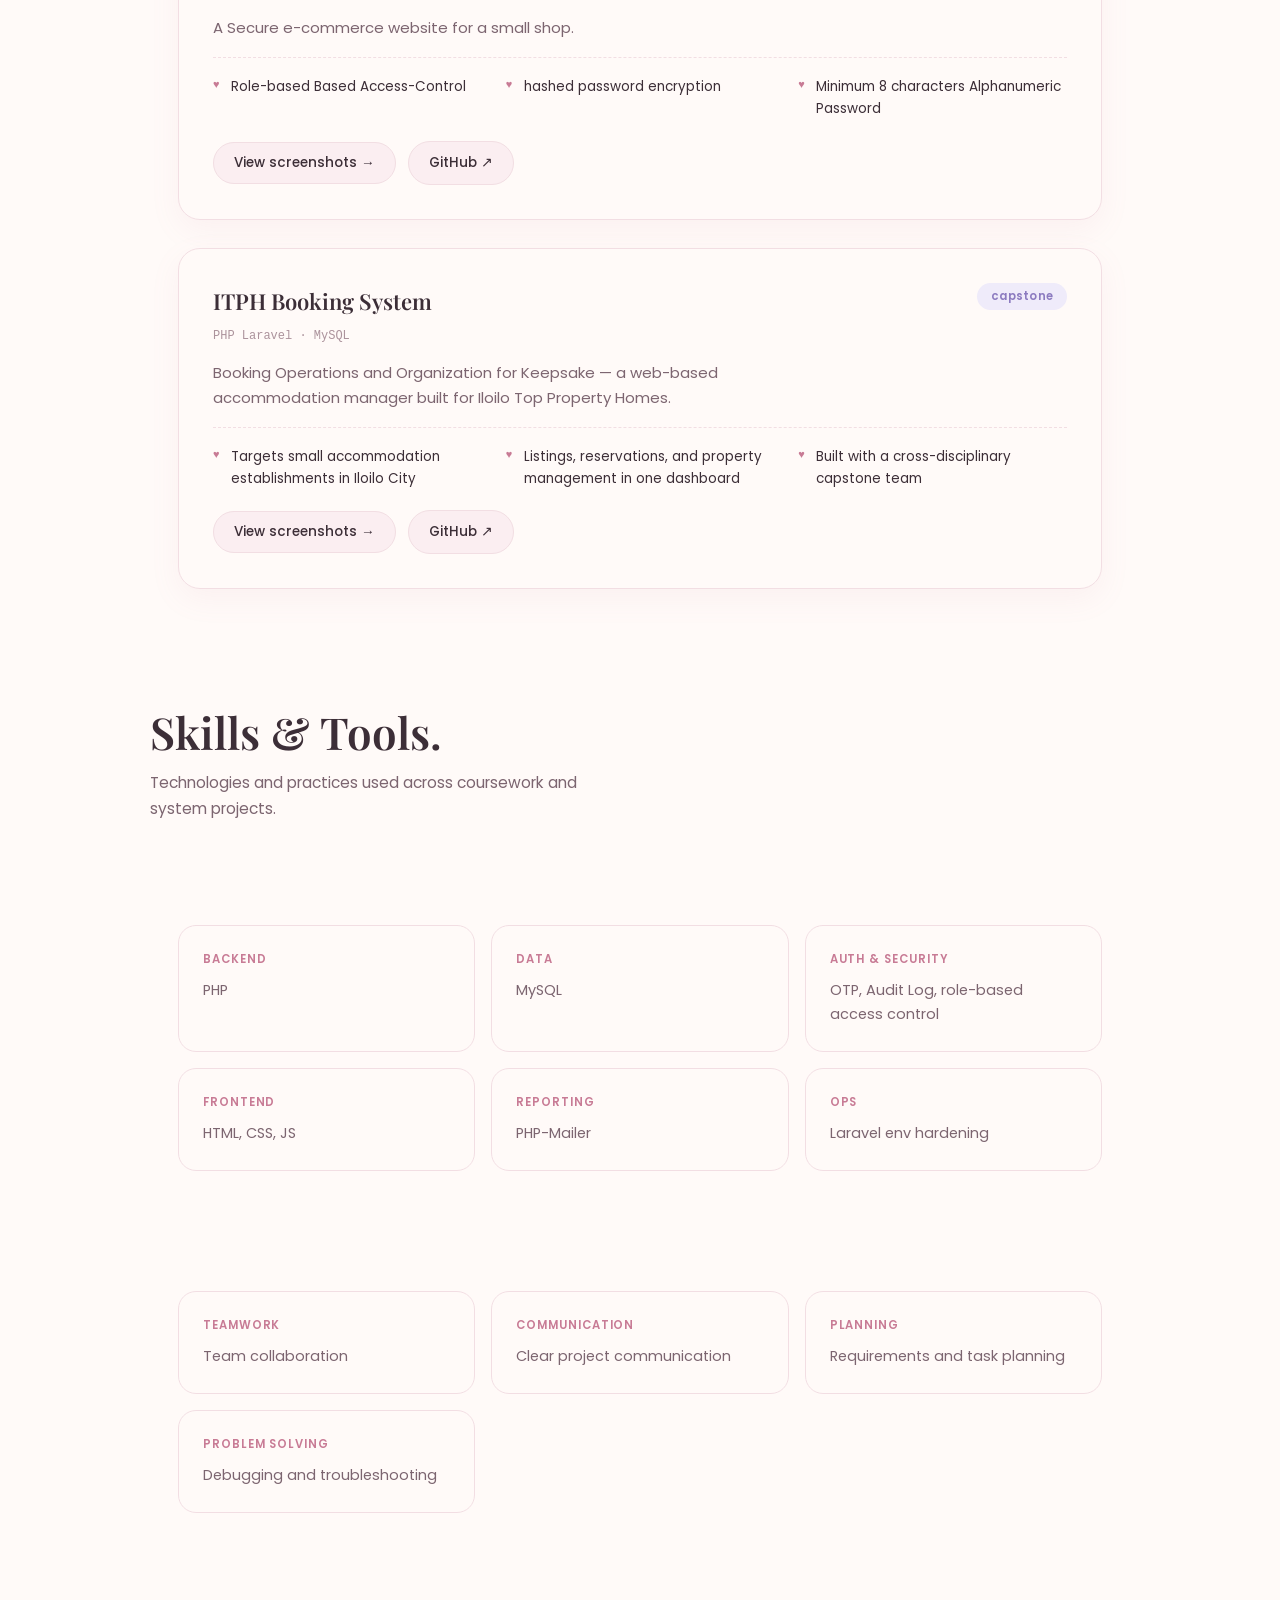
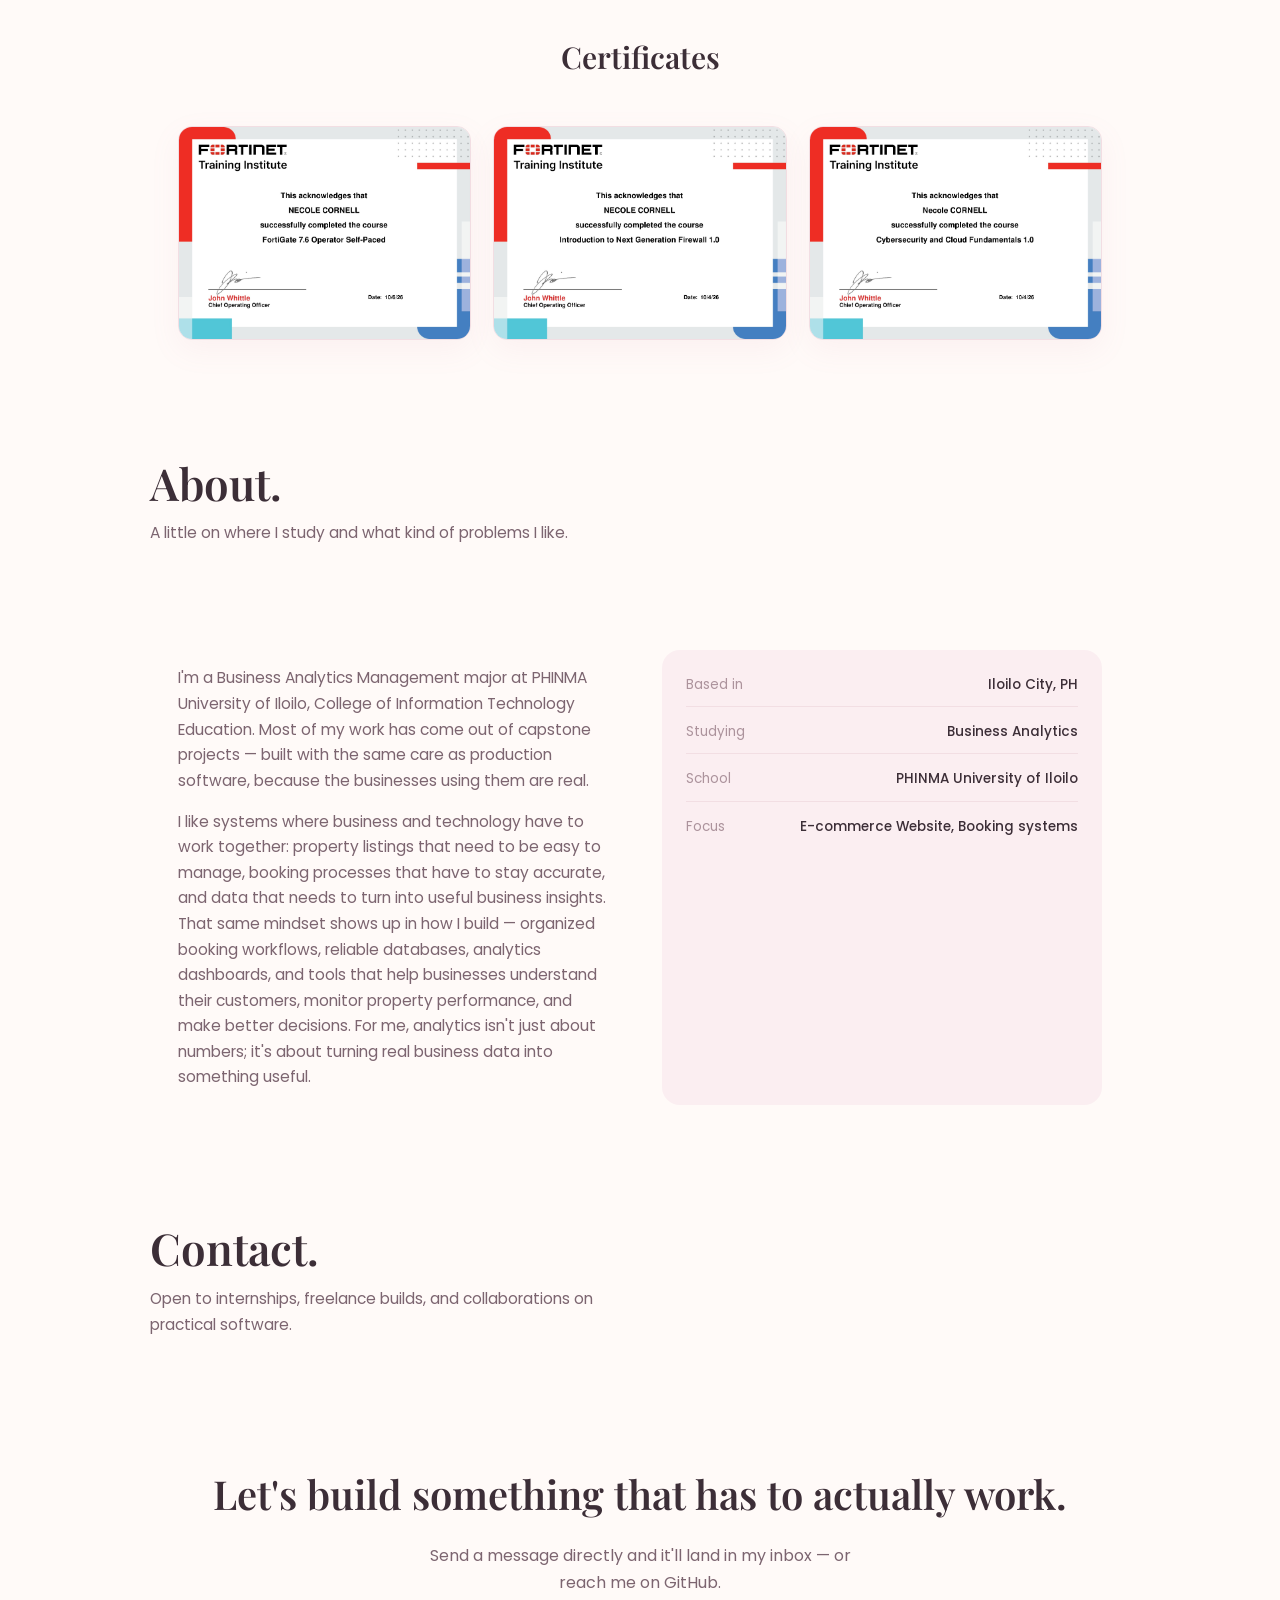
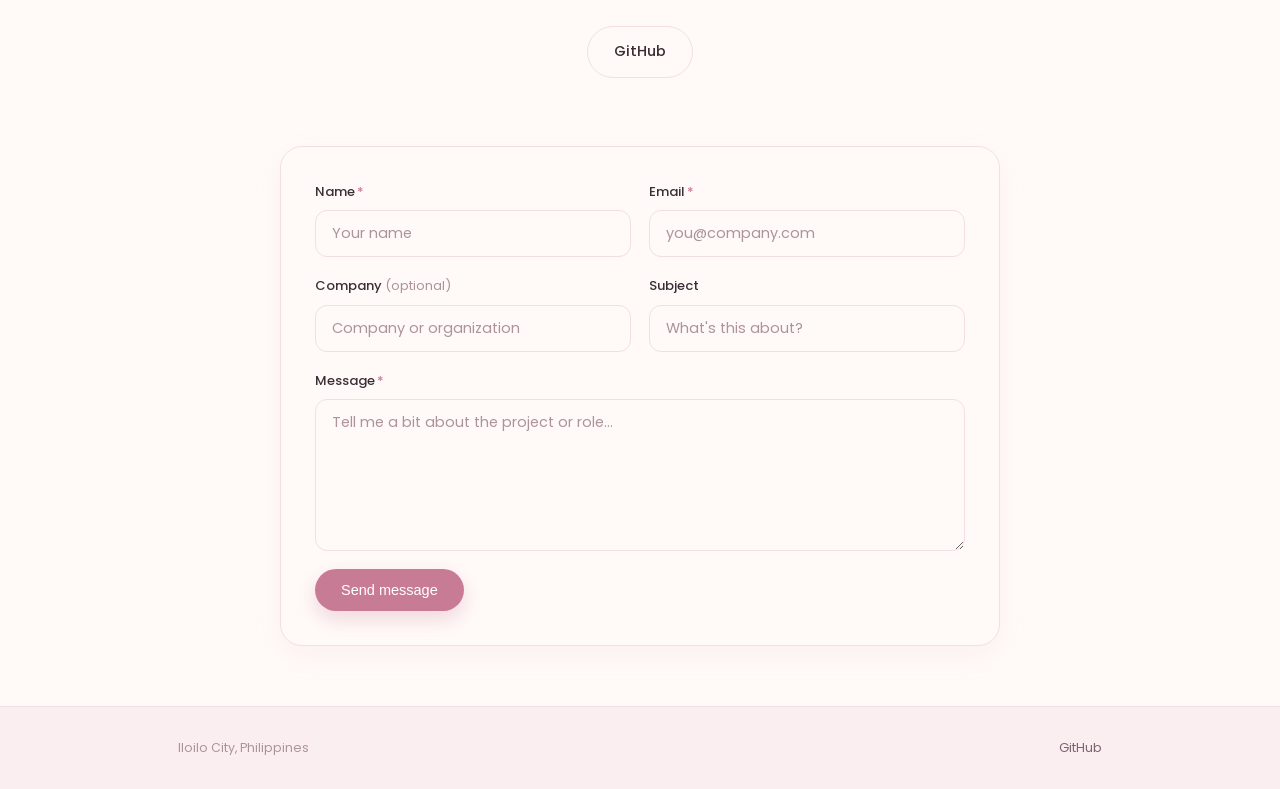
==== commit c8bff2cd: "Update index.html" ====
--- a/index.html
+++ b/index.html
@@ -63,15 +63,15 @@
       <div class="jump-grid reveal">
         <a class="jump-card panel" href="#projects">
           <h3>Work</h3>
-          <p>Three systems built for real pharmacies, hardware stores, and property owners.</p>
+          <p>Two systems built for e-commerce website and property owners.</p>
         </a>
         <a class="jump-card panel" href="#skills">
           <h3>Stack</h3>
-          <p>Backend, data, security, and hardware I/O tools I reach for.</p>
+          <p>Backend, data and security.</p>
         </a>
         <a class="jump-card panel" href="#about">
           <h3>About</h3>
-          <p>Cybersecurity major — where I study, and what kind of problems I like solving.</p>
+          <p>Business Informatics — Is my major and i find it fun and also challenging.</p>
         </a>
         <a class="jump-card panel" href="#contact">
           <h3>Contact</h3>
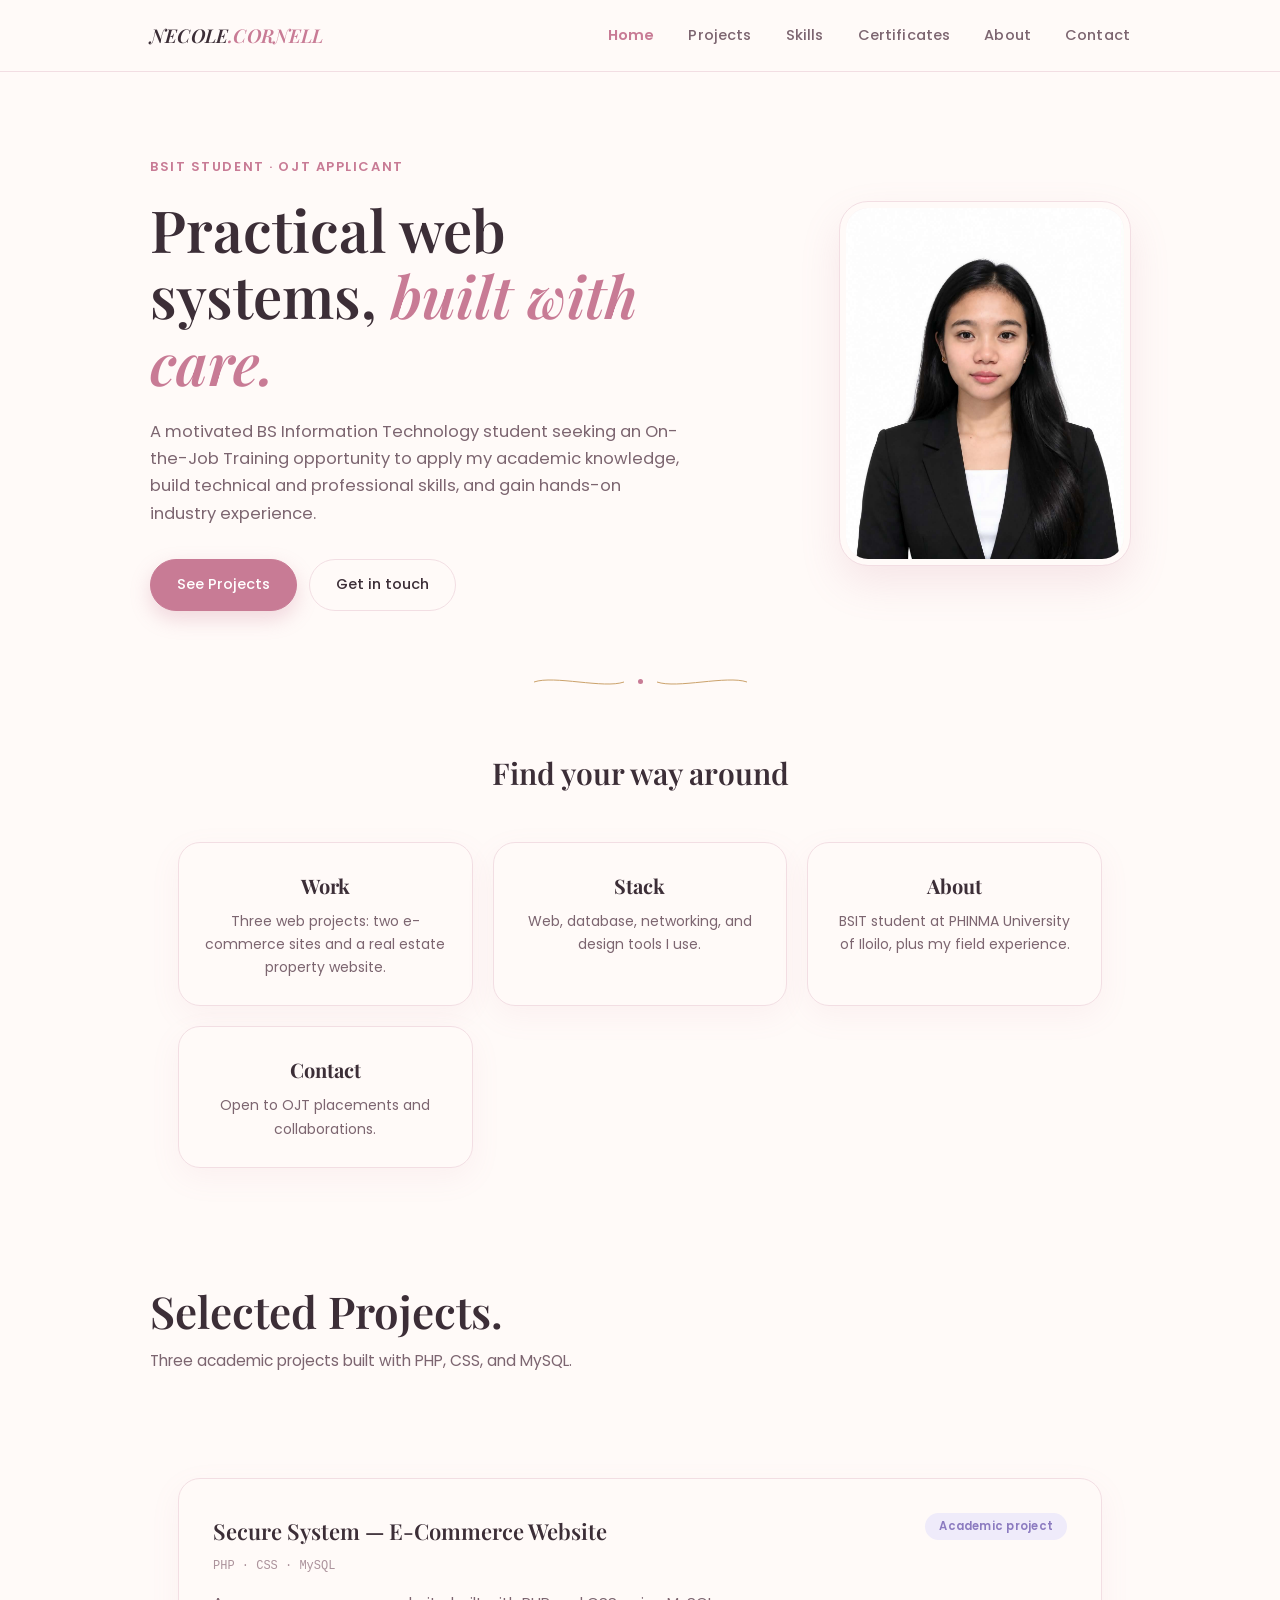
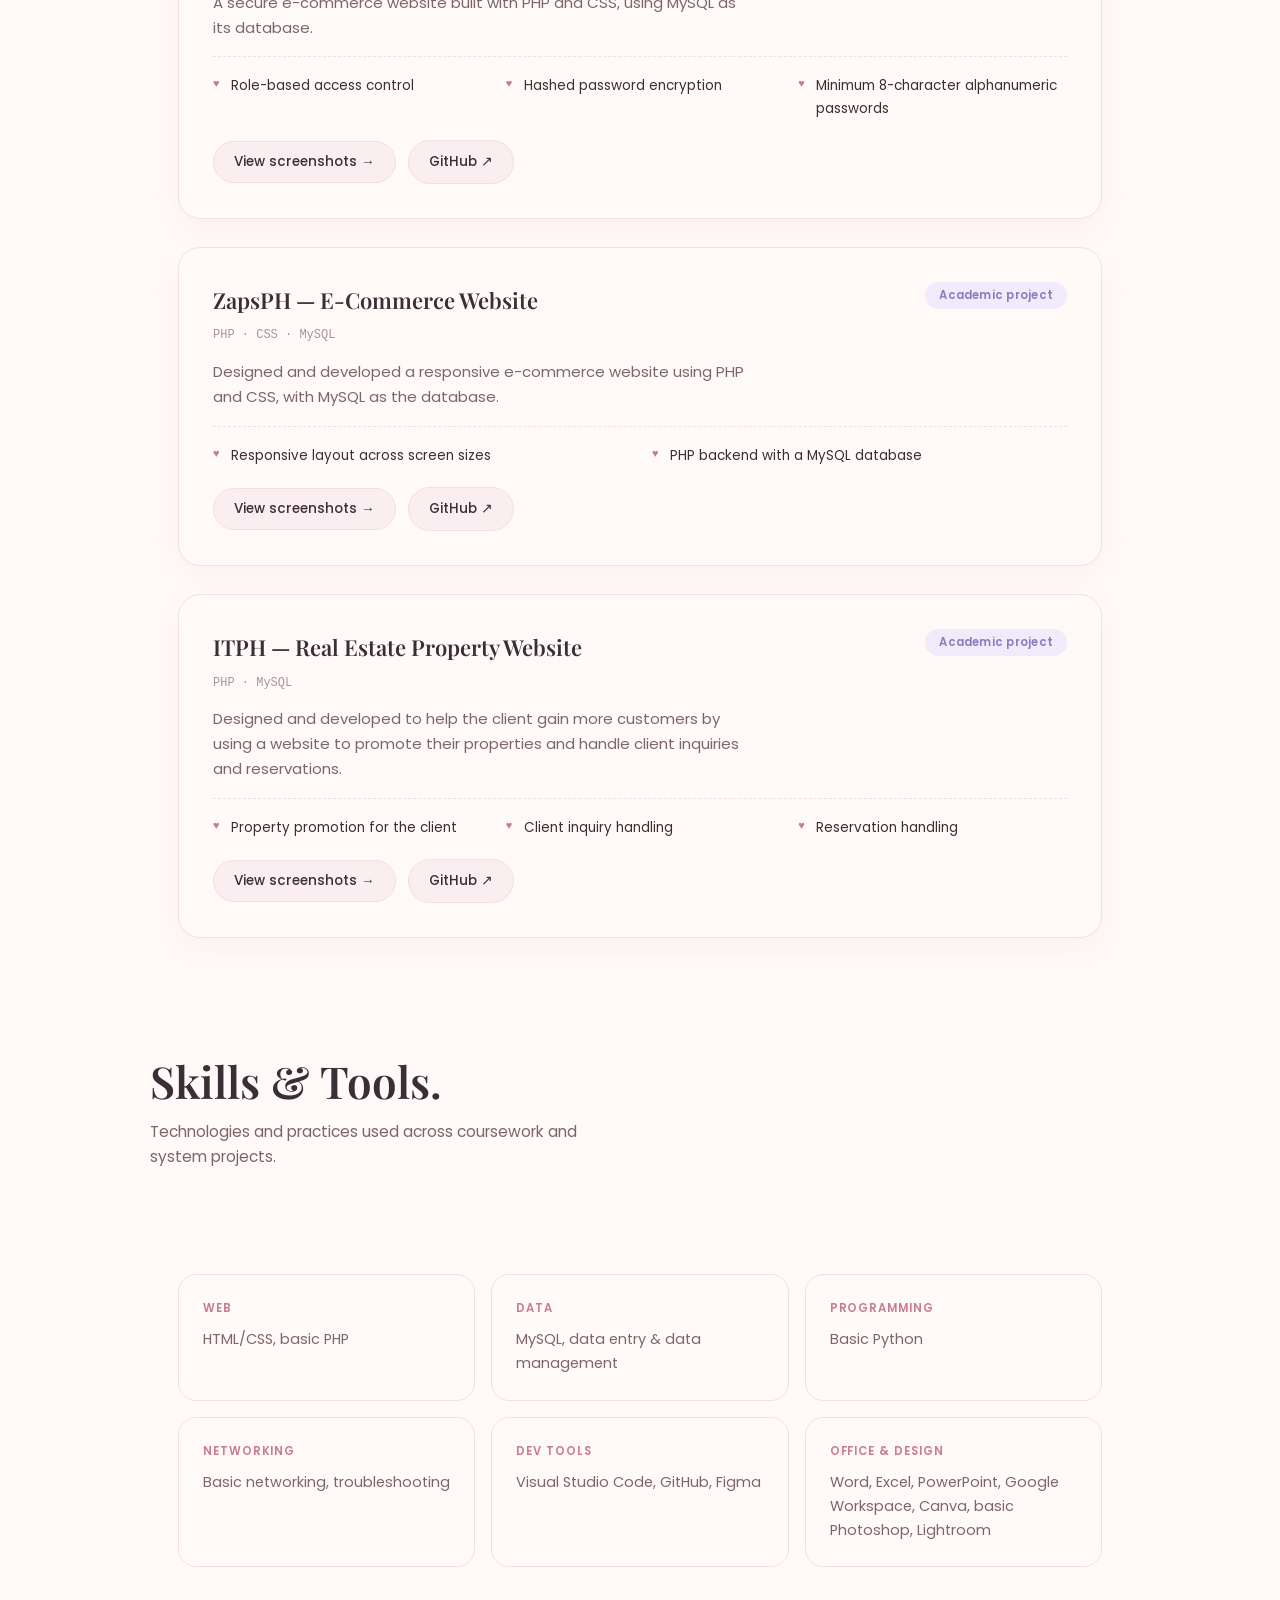
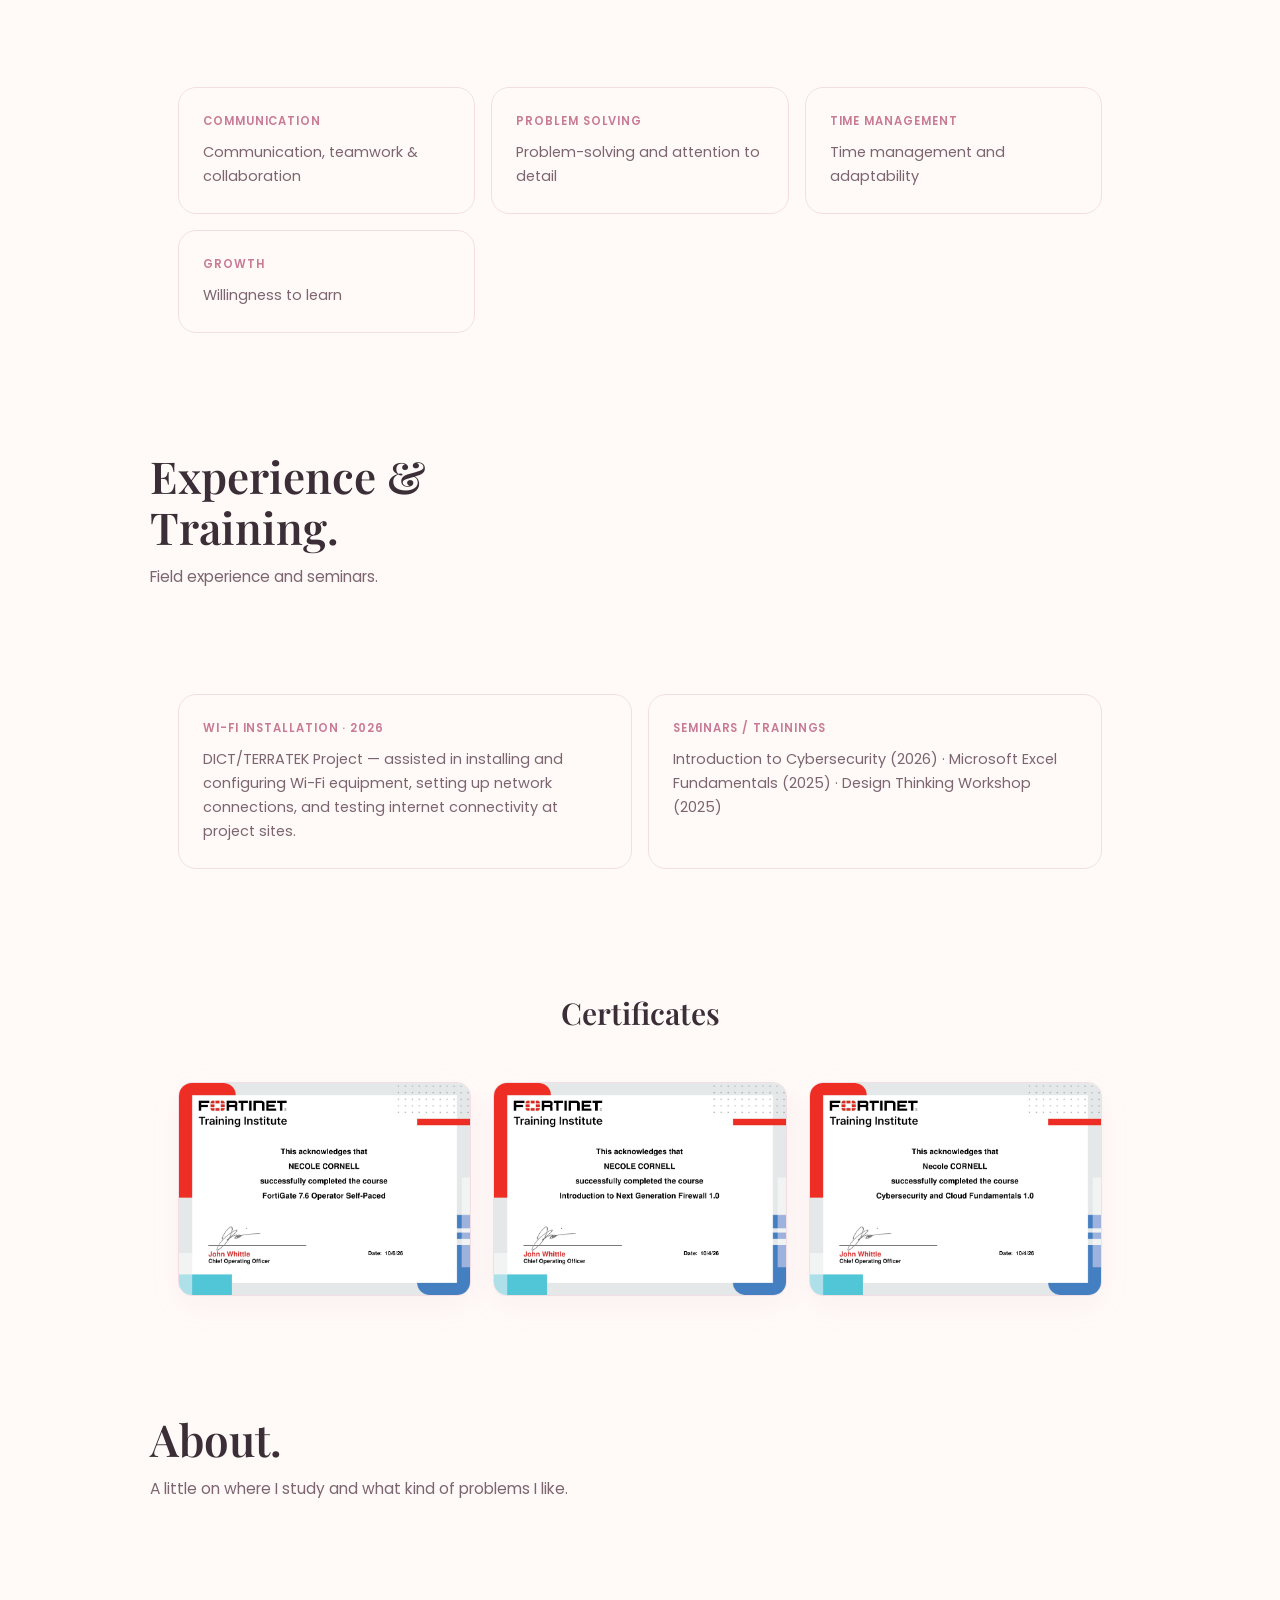
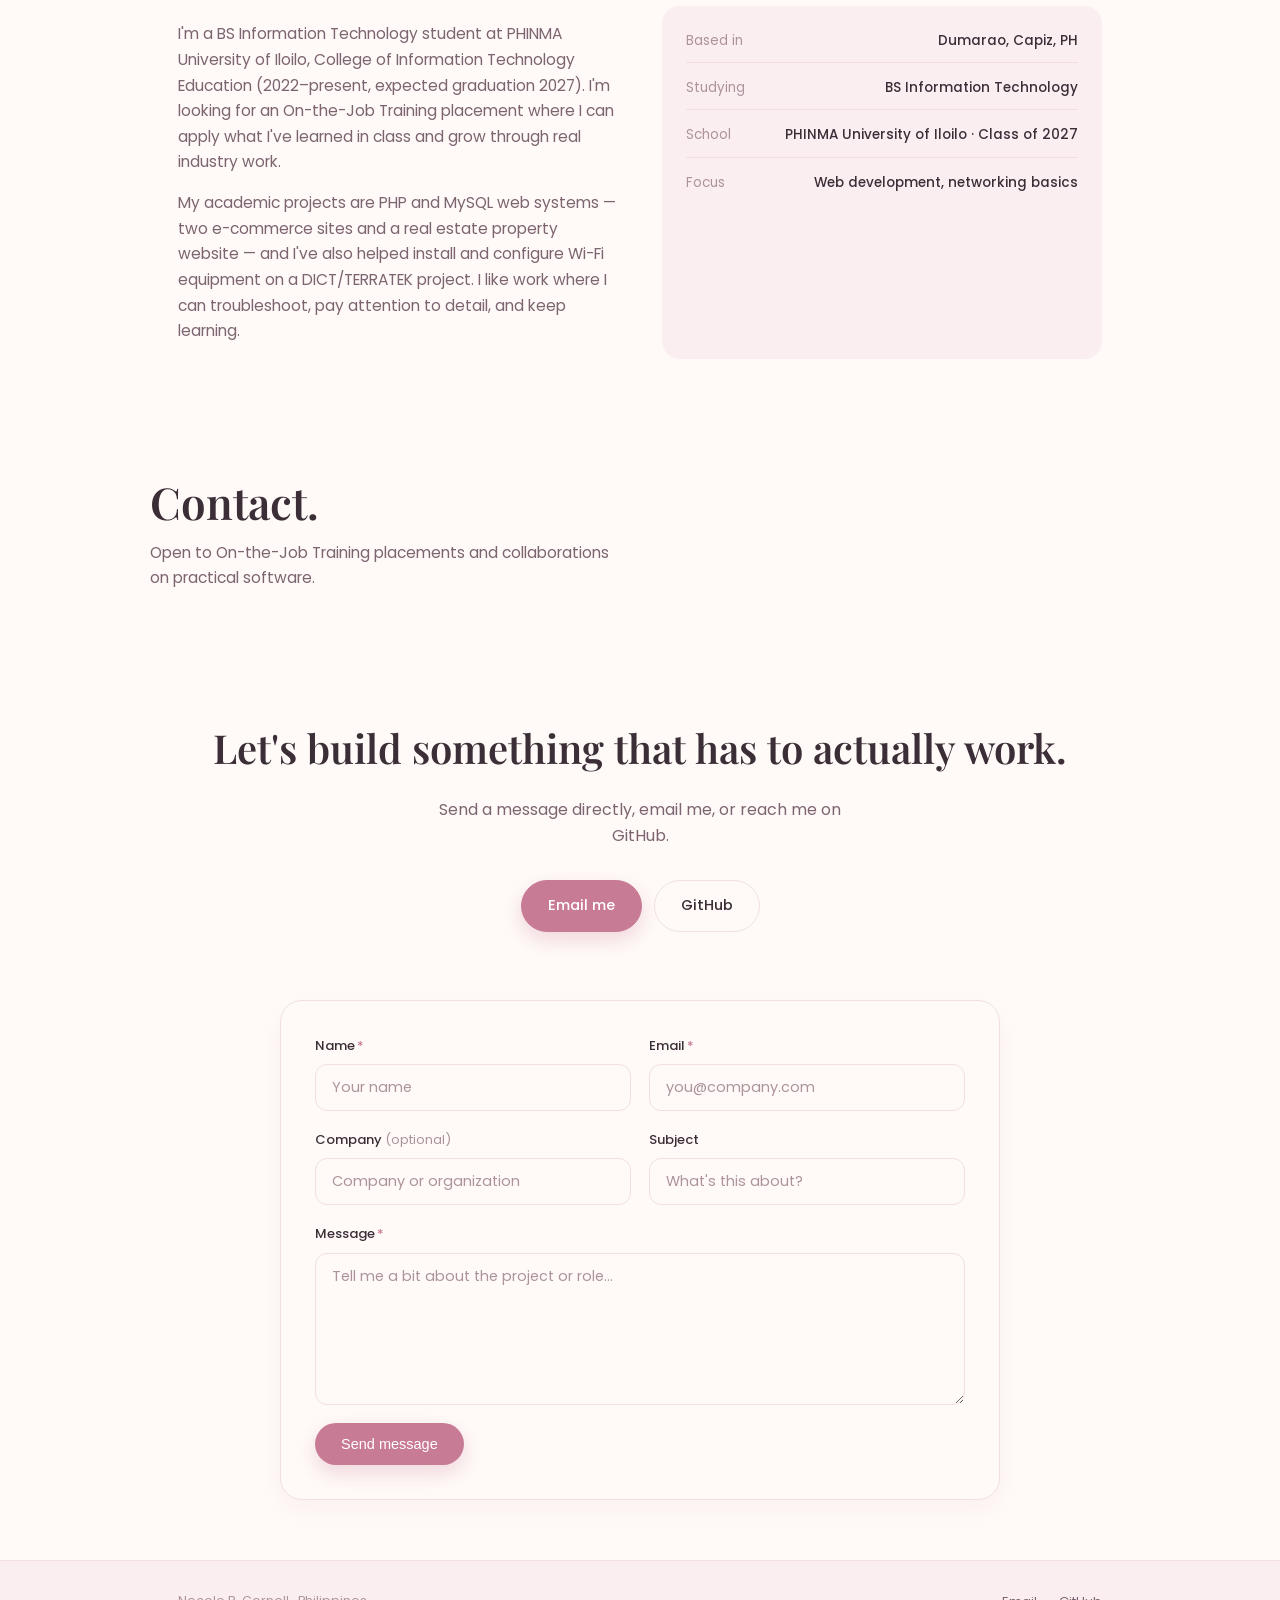
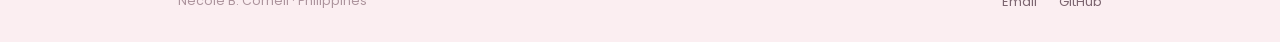
==== commit b9f6fac6: "Add files via upload" ====
--- a/index.html
+++ b/index.html
@@ -3,7 +3,7 @@
 <head>
 <meta charset="UTF-8">
 <meta name="viewport" content="width=device-width, initial-scale=1.0">
-<title>Necole Cornell | IT Portfolio</title>
+<title>Necole Cornell | BSIT Student &amp; OJT Applicant</title>
 <link rel="preconnect" href="https://fonts.googleapis.com">
 <link href="https://fonts.googleapis.com/css2?family=Playfair+Display:ital,wght@0,500;0,600;1,500;1,600&family=Poppins:wght@400;500;600&family=IBM+Plex+Mono:wght@400;500&display=swap" rel="stylesheet">
 <link rel="stylesheet" href="styles.css">
@@ -27,16 +27,16 @@
   <div class="wrap hero" id="home">
     <div class="hero-inner">
       <div class="hero-text">
-        <p class="hero-tag">SOFTWARE DEVELOPER — ILOILO, PH</p>
-        <h1 class="hero-title">Systems that run real <span class="accent">small businesses.</span></h1>
-        <p class="hero-desc">I build real estate booking systems that combine web development and business analytics—helping businesses manage properties, track bookings, understand customer behavior, and make data-driven decisions.</p>
+        <p class="hero-tag">BSIT STUDENT · OJT APPLICANT</p>
+        <h1 class="hero-title">Practical web systems, <span class="accent">built with care.</span></h1>
+        <p class="hero-desc">A motivated BS Information Technology student seeking an On-the-Job Training opportunity to apply my academic knowledge, build technical and professional skills, and gain hands-on industry experience.</p>
         <div class="hero-links">
           <a class="btn primary" href="#projects">See Projects</a>
           <a class="btn ghost" href="#contact">Get in touch</a>
         </div>
       </div>
       <div class="hero-photo">
-        <img src="assets/profile.jpg" alt="Portrait of Elijah"
+        <img src="assets/profile.jpg" alt="Portrait of Necole Cornell"
              onerror="this.style.display='none'; this.nextElementSibling.style.display='flex';">
         <div class="photo-placeholder">
           <svg width="40" height="40" viewBox="0 0 24 24" fill="none" stroke="currentColor" stroke-width="1.5"><circle cx="12" cy="8" r="4"/><path d="M4 20c0-4 3.5-6 8-6s8 2 8 6"/></svg>
@@ -47,7 +47,6 @@
     </div>
   </div>
 
-    <div class="flourish"
     <div class="flourish" aria-hidden="true">
     <svg viewBox="0 0 90 14" fill="none" xmlns="http://www.w3.org/2000/svg"><path d="M0 7 C20 0, 70 14, 90 7" stroke="currentColor" stroke-width="1"/></svg>
     <span class="dot"></span>
@@ -63,69 +62,76 @@
       <div class="jump-grid reveal">
         <a class="jump-card panel" href="#projects">
           <h3>Work</h3>
-          <p>Two systems built for e-commerce website and property owners.</p>
+          <p>Three web projects: two e-commerce sites and a real estate property website.</p>
         </a>
         <a class="jump-card panel" href="#skills">
           <h3>Stack</h3>
-          <p>Backend, data and security.</p>
+          <p>Web, database, networking, and design tools I use.</p>
         </a>
         <a class="jump-card panel" href="#about">
           <h3>About</h3>
-          <p>Business Informatics — Is my major and i find it fun and also challenging.</p>
+          <p>BSIT student at PHINMA University of Iloilo, plus my field experience.</p>
         </a>
         <a class="jump-card panel" href="#contact">
           <h3>Contact</h3>
-          <p>Open to internships, freelance builds, and collaborations.</p>
-        </a>
-      </div>
-    </div>
-  </section>
-<div class="wrap hero compact"><h1 class="hero-title">Selected Projects.</h1><p class="hero-desc">Three systems, each built for a real business rather than a hypothetical one.</p></div>
-<section>
-    <div class="wrap">
-      <div class="project panel reveal" data-gallery="e-commerce website">
+          <p>Open to OJT placements and collaborations.</p>
+        </a>
+      </div>
+    </div>
+  </section>
+<div class="wrap hero compact"><h1 class="hero-title">Selected Projects.</h1><p class="hero-desc">Three academic projects built with PHP, CSS, and MySQL.</p></div>
+<section id="projects">
+    <div class="wrap">
+      <div class="project panel reveal" data-gallery="secure-system">
         <div class="project-top">
-          <h3 class="project-name">E-Commerce Website</h3>
-          <span class="project-status amber">Project</span>
-        </div>
-        <p class="project-meta">PHP · MySQL · role-based auth</p>
-        <p class="project-desc">A Secure e-commerce website for a small shop.</p>
+          <h3 class="project-name">Secure System — E-Commerce Website</h3>
+          <span class="project-status amber">Academic project</span>
+        </div>
+        <p class="project-meta">PHP · CSS · MySQL</p>
+        <p class="project-desc">A secure e-commerce website built with PHP and CSS, using MySQL as its database.</p>
         <ul class="spec-grid">
-          <li>Role-based Based Access-Control</li>
-          <li>hashed password encryption</li>
-          <li>Minimum 8 characters Alphanumeric Password</li>
+          <li>Role-based access control</li>
+          <li>Hashed password encryption</li>
+          <li>Minimum 8-character alphanumeric passwords</li>
         </ul>
         <div class="project-actions">
           <button class="view-shots" type="button">View screenshots →</button>
-          <a class="github-btn"
-            href="https://github.com/yourhandle/hardware-inventory-pos"
-            target="_blank"
-            rel="noopener">
-            GitHub ↗
-          </a>
-        </div>
-      </div>
-
-      <div class="project panel reveal" data-gallery="bo-ok" style="margin-top:28px;">
+          <a class="github-btn" href="https://github.com/cornellnecole" target="_blank" rel="noopener">GitHub ↗</a>
+        </div>
+      </div>
+
+      <div class="project panel reveal" data-gallery="zapsph" style="margin-top:28px;">
         <div class="project-top">
-          <h3 class="project-name">ITPH Booking System</h3>
-          <span class="project-status amber">capstone</span>
-        </div>
-        <p class="project-meta">PHP Laravel · MySQL</p>
-        <p class="project-desc">Booking Operations and Organization for Keepsake — a web-based accommodation manager built for Iloilo Top Property Homes.</p>
+          <h3 class="project-name">ZapsPH — E-Commerce Website</h3>
+          <span class="project-status amber">Academic project</span>
+        </div>
+        <p class="project-meta">PHP · CSS · MySQL</p>
+        <p class="project-desc">Designed and developed a responsive e-commerce website using PHP and CSS, with MySQL as the database.</p>
         <ul class="spec-grid">
-          <li>Targets small accommodation establishments in Iloilo City</li>
-          <li>Listings, reservations, and property management in one dashboard</li>
-          <li>Built with a cross-disciplinary capstone team</li>
+          <li>Responsive layout across screen sizes</li>
+          <li>PHP backend with a MySQL database</li>
         </ul>
         <div class="project-actions">
           <button class="view-shots" type="button">View screenshots →</button>
-          <a class="github-btn"
-            href="https://github.com/IloiloTopPropertyHomes/ItphCapstoneProject"
-            target="_blank"
-            rel="noopener">
-            GitHub ↗
-          </a>
+          <a class="github-btn" href="https://github.com/cornellnecole" target="_blank" rel="noopener">GitHub ↗</a>
+        </div>
+      </div>
+
+      <div class="project panel reveal" data-gallery="itph" style="margin-top:28px;">
+        <div class="project-top">
+          <h3 class="project-name">ITPH — Real Estate Property Website</h3>
+          <span class="project-status amber">Academic project</span>
+        </div>
+        <p class="project-meta">PHP · MySQL</p>
+        <p class="project-desc">Designed and developed to help the client gain more customers by using a website to promote their properties and handle client inquiries and reservations.</p>
+        <ul class="spec-grid">
+          <li>Property promotion for the client</li>
+          <li>Client inquiry handling</li>
+          <li>Reservation handling</li>
+        </ul>
+        <div class="project-actions">
+          <button class="view-shots" type="button">View screenshots →</button>
+          <a class="github-btn" href="https://github.com/IloiloTopPropertyHomes/ItphCapstoneProject" target="_blank" rel="noopener">GitHub ↗</a>
         </div>
       </div>
     </div>
@@ -151,17 +157,27 @@
 <section id="skills">
     <div class="wrap">
       <div class="stack-grid reveal">
-        <div class="stack-cell"><h3>BACKEND</h3><p>PHP</p></div>
-        <div class="stack-cell"><h3>DATA</h3><p>MySQL</p></div>
-        <div class="stack-cell"><h3>AUTH &amp; SECURITY</h3><p>OTP, Audit Log, role-based access control</p></div>
-        <div class="stack-cell"><h3>FRONTEND</h3><p>HTML, CSS, JS</p></div>
-        <div class="stack-cell"><h3>REPORTING</h3><p>PHP-Mailer</p></div>
-        <div class="stack-cell"><h3>OPS</h3><p>Laravel env hardening</p></div>
-      </div>
-    </div>
-  </section>
-
-  <section aria-label="Professional skills"><div class="wrap"><div class="stack-grid reveal"><div class="stack-cell"><h3>TEAMWORK</h3><p>Team collaboration</p></div><div class="stack-cell"><h3>COMMUNICATION</h3><p>Clear project communication</p></div><div class="stack-cell"><h3>PLANNING</h3><p>Requirements and task planning</p></div><div class="stack-cell"><h3>PROBLEM SOLVING</h3><p>Debugging and troubleshooting</p></div></div></div></section>
+        <div class="stack-cell"><h3>WEB</h3><p>HTML/CSS, basic PHP</p></div>
+        <div class="stack-cell"><h3>DATA</h3><p>MySQL, data entry &amp; data management</p></div>
+        <div class="stack-cell"><h3>PROGRAMMING</h3><p>Basic Python</p></div>
+        <div class="stack-cell"><h3>NETWORKING</h3><p>Basic networking, troubleshooting</p></div>
+        <div class="stack-cell"><h3>DEV TOOLS</h3><p>Visual Studio Code, GitHub, Figma</p></div>
+        <div class="stack-cell"><h3>OFFICE &amp; DESIGN</h3><p>Word, Excel, PowerPoint, Google Workspace, Canva, basic Photoshop, Lightroom</p></div>
+      </div>
+    </div>
+  </section>
+
+  <section aria-label="Professional skills"><div class="wrap"><div class="stack-grid reveal"><div class="stack-cell"><h3>COMMUNICATION</h3><p>Communication, teamwork &amp; collaboration</p></div><div class="stack-cell"><h3>PROBLEM SOLVING</h3><p>Problem-solving and attention to detail</p></div><div class="stack-cell"><h3>TIME MANAGEMENT</h3><p>Time management and adaptability</p></div><div class="stack-cell"><h3>GROWTH</h3><p>Willingness to learn</p></div></div></div></section>
+
+  <div class="wrap hero compact"><h1 class="hero-title">Experience &amp; Training.</h1><p class="hero-desc">Field experience and seminars.</p></div>
+  <section id="experience">
+    <div class="wrap">
+      <div class="stack-grid reveal">
+        <div class="stack-cell"><h3>WI-FI INSTALLATION · 2026</h3><p>DICT/TERRATEK Project — assisted in installing and configuring Wi-Fi equipment, setting up network connections, and testing internet connectivity at project sites.</p></div>
+        <div class="stack-cell"><h3>SEMINARS / TRAININGS</h3><p>Introduction to Cybersecurity (2026) · Microsoft Excel Fundamentals (2025) · Design Thinking Workshop (2025)</p></div>
+      </div>
+    </div>
+  </section>
 
 <section id="certificates">
     <div class="wrap">
@@ -187,25 +203,26 @@
     <div class="wrap">
       <div class="about-grid reveal">
         <div class="about-text">
-          <p>I'm a Business Analytics Management major at PHINMA University of Iloilo, College of Information Technology Education. Most of my work has come out of capstone projects — built with the same care as production software, because the businesses using them are real.</p>
-          <p>I like systems where business and technology have to work together: property listings that need to be easy to manage, booking processes that have to stay accurate, and data that needs to turn into useful business insights. That same mindset shows up in how I build — organized booking workflows, reliable databases, analytics dashboards, and tools that help businesses understand their customers, monitor property performance, and make better decisions. For me, analytics isn't just about numbers; it's about turning real business data into something useful.</p>
+          <p>I'm a BS Information Technology student at PHINMA University of Iloilo, College of Information Technology Education (2022–present, expected graduation 2027). I'm looking for an On-the-Job Training placement where I can apply what I've learned in class and grow through real industry work.</p>
+          <p>My academic projects are PHP and MySQL web systems — two e-commerce sites and a real estate property website — and I've also helped install and configure Wi-Fi equipment on a DICT/TERRATEK project. I like work where I can troubleshoot, pay attention to detail, and keep learning.</p>
         </div>
         <div class="about-facts">
-          <div><span>Based in</span><span>Iloilo City, PH</span></div>
-          <div><span>Studying</span><span>Business Analytics</span></div>
-          <div><span>School</span><span>PHINMA University of Iloilo</span></div>
-          <div><span>Focus</span><span>E-commerce Website, Booking systems</span></div>
-        </div>
-      </div>
-    </div>
-  </section>
-<div class="wrap hero compact"><h1 class="hero-title">Contact.</h1><p class="hero-desc">Open to internships, freelance builds, and collaborations on practical software.</p></div>
+          <div><span>Based in</span><span>Dumarao, Capiz, PH</span></div>
+          <div><span>Studying</span><span>BS Information Technology</span></div>
+          <div><span>School</span><span>PHINMA University of Iloilo · Class of 2027</span></div>
+          <div><span>Focus</span><span>Web development, networking basics</span></div>
+        </div>
+      </div>
+    </div>
+  </section>
+<div class="wrap hero compact"><h1 class="hero-title">Contact.</h1><p class="hero-desc">Open to On-the-Job Training placements and collaborations on practical software.</p></div>
 <section id="contact">
     <div class="wrap contact-cta reveal">
       <h2>Let's build something that has to actually work.</h2>
-      <p>Send a message directly and it'll land in my inbox — or reach me on GitHub.</p>
+      <p>Send a message directly, email me, or reach me on GitHub.</p>
       <div class="hero-links">
-        <a class="btn ghost" href="https://github.com/yourhandle" target="_blank" rel="noopener">GitHub</a>
+        <a class="btn primary" href="mailto:Cornellnecole26@gmail.com">Email me</a>
+        <a class="btn ghost" href="https://github.com/cornellnecole" target="_blank" rel="noopener">GitHub</a>
       </div>
     </div>
   </section>
@@ -249,9 +266,10 @@
 </main>
 <footer class="site-footer">
   <div class="wrap">
-    <p>Iloilo City, Philippines</p>
+    <p>Necole B. Cornell · Philippines</p>
     <div class="foot-links">
-      <a href="https://github.com/yourhandle" target="_blank" rel="noopener">GitHub</a>
+      <a href="mailto:Cornellnecole26@gmail.com">Email</a>
+      <a href="https://github.com/cornellnecole" target="_blank" rel="noopener">GitHub</a>
     </div>
   </div>
 </footer>
